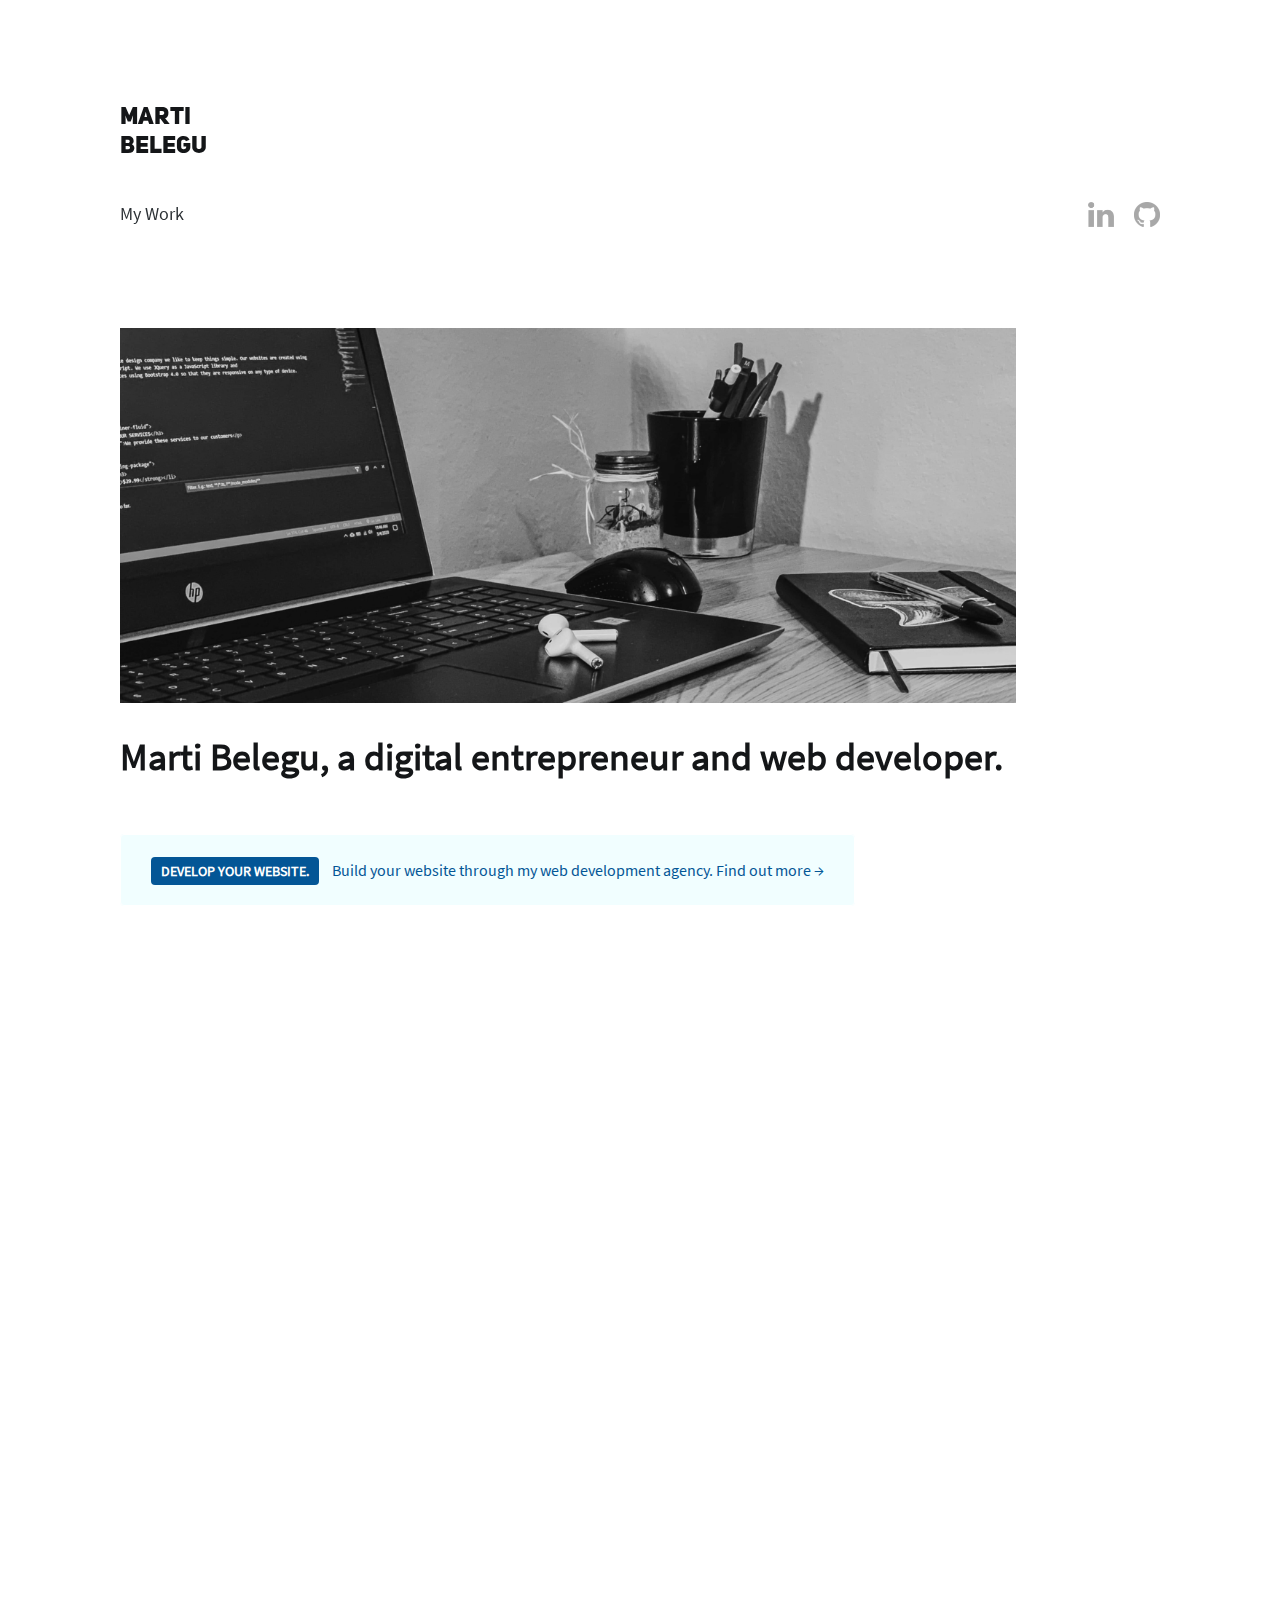
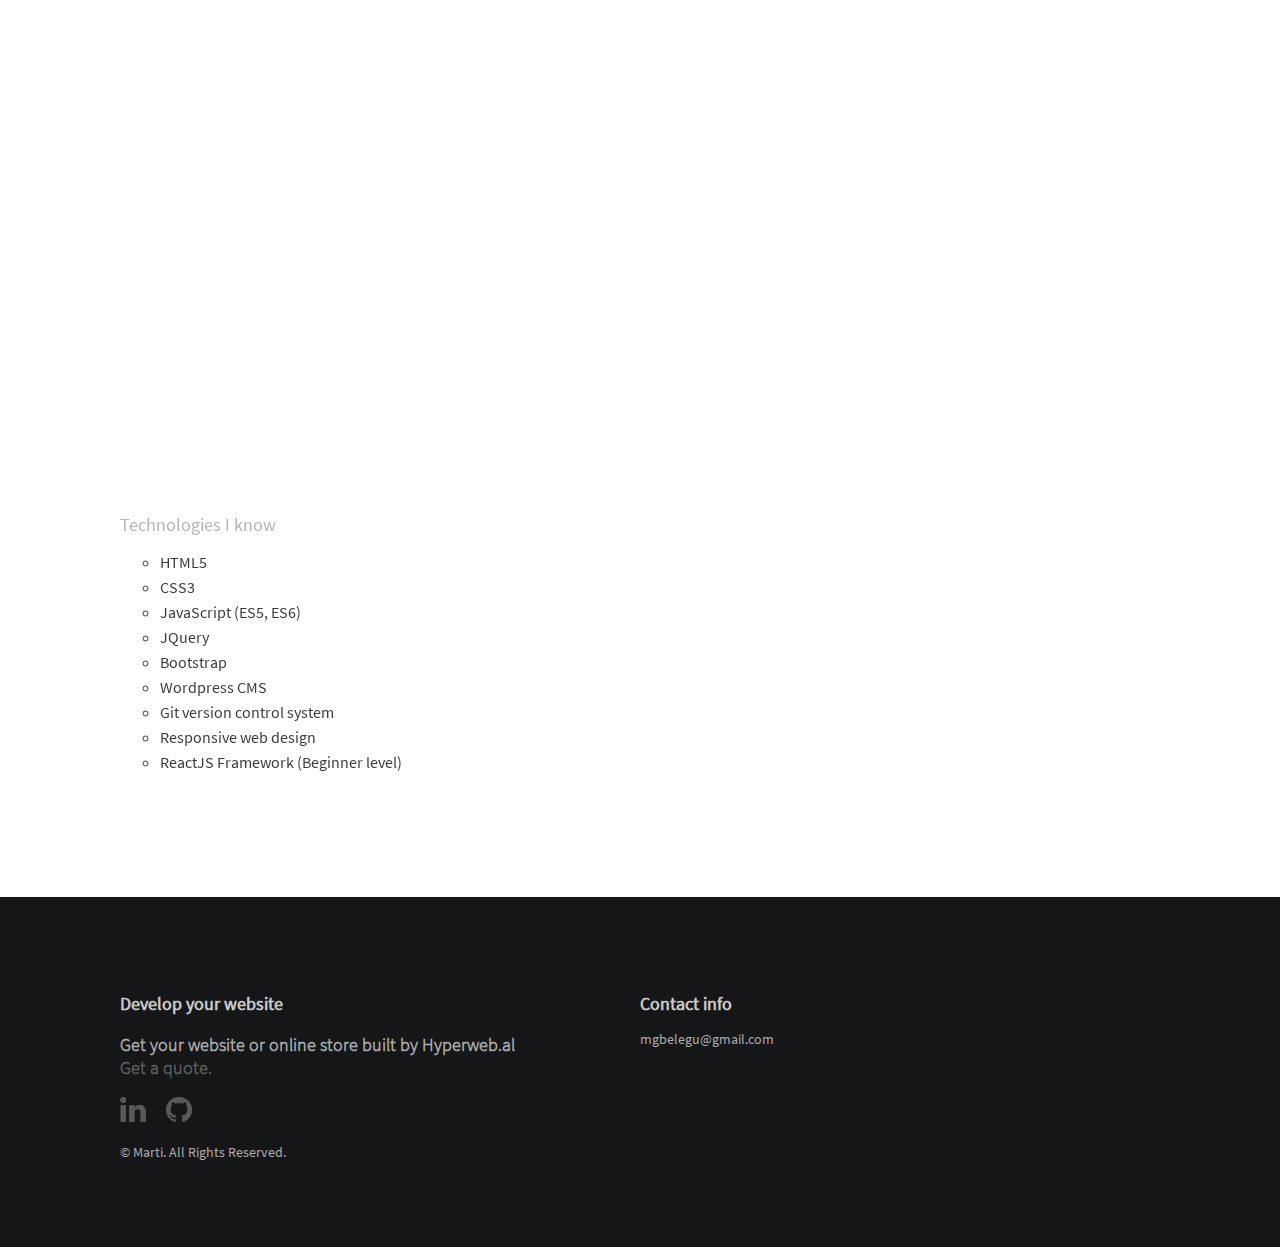
==== index.html @ 6a83e0fd "Updated content" ====
<!DOCTYPE html>
<html lang="en">
  <head>
    <meta charset="UTF-8" />
    <meta name="viewport" content="width=device-width, initial-scale=1.0" />
    <meta
      name="description"
      content="Marti Belegu - I am the CEO and co-founder of Hyperweb.al"
    />
    <meta
      name="keywords"
      content="marti belegu, marti, Marti, Marti Belegu, web developer, web builder, website developer, website, cheap website, cheap web developer, cheap website developer, marti belegu, Marti, Marti Belegu, marti, belegu, free website, cheap website, fast cheap website, simple cheap website, webdesign, webdeveloper, html, css, javascript, pcsetup, freelancer, codingforweb, freelancer front-end developer, front end developer, front-end developer"
    />
    <meta
      name="google-site-verification"
      content="rHaEvqDH6bgL2i6z9llQwjnbRnA3ZcBYnqSVK6X5TWc"
    />
    <title>Marti Belegu</title>
    <link rel="stylesheet" href="main.css" />
    <link href="https://unpkg.com/aos@2.3.1/dist/aos.css" rel="stylesheet" />
    <link rel="shortcut icon" href="images/favicon.png" type="image/png" />
  </head>
  <body>
    <header>
      <a
        class="header-link"
        href="index.html"
        data-aos="fade-down"
        data-aos-duration="900"
        data-aos-easing="ease-in-out"
        ><h3>MARTI BELEGU</h3></a
      >
      <nav>
        <ul
          data-aos="fade-down"
          data-aos-duration="700"
          data-aos-easing="ease-in-out"
        >
          <li><a href="#work_section">My Work</a></li>
          <!--<li><a href="hire.html">Hire Me</a></li>-->
        </ul>

        <ul
          data-aos="fade-down"
          data-aos-duration="700"
          data-aos-easing="ease-in-out"
        >
          <li class="social-link">
            <a href="https://www.linkedin.com/in/martibelegu/" target="_blank"
              ><img src="images/linkedin.png" alt="social media icon"
            /></a>
          </li>
          <li class="social-link">
            <a href="https://github.com/mgbelegu" target="_blank"
              ><img src="images/githubblack.png" alt="social media icon"
            /></a>
          </li>
        </ul>
      </nav>
    </header>

    <main>
      <div class="main-photo">
        <img
          src="images/setup1.jpg"
          alt="Photo of me working."
          data-aos="fade-up"
          data-aos-duration="500"
          data-aos-easing="ease-in-out"
        />
        <h1
          data-aos="fade-up"
          data-aos-duration="600"
          data-aos-easing="ease-in-out"
        >
          Marti Belegu, a digital entrepreneur and web developer.
        </h1>
      </div>

      <div
        class="hire-me"
        data-aos="fade-up"
        data-aos-duration="700"
        data-aos-easing="ease-in-out"
      >
        <a href="https://hyperweb.al/" target="_blank"
          ><mark>DEVELOP YOUR WEBSITE.</mark> Build your website through my web
          development agency. Find out more →</a
        >
      </div>

      <div
        class="work"
        id="work_section"
        data-aos="fade-up"
        data-aos-duration="700"
        data-aos-easing="ease-in-out"
      >
        <h2>Some of my work</h2>
        <div class="row">
          <div class="col">
            <a href="https://hyperweb.al/" target="_blank"
              >Hyperweb.al - Web Development Studio</a
            >
            <p>
              Build a professional website or a successful online store with
              Hyperweb.al. We build high performing websites so that you can
              elevate your business.
            </p>
          </div>
          <div class="col">
            <a href="http://karrotrec.al/" target="_blank"
              >Karrotrec.al - Sherbim Karrotrec 24/7</a
            >
            <p>Road assistance company website built with Wordpress CMS.</p>
          </div>
        </div>
        <div class="row">
          <div class="col">
            <a href="https://shyti.al/" target="_blank">Shyti Consulting</a>
            <p>
              Financial auditing firm founded in 2019 by a financial consultant
              that exercises their activity in the fields of financial
              consulting and accounting.
            </p>
          </div>
          <div class="col">
            <a href="https://ibs.al/" target="_blank"
              >Information Business Systems</a
            >
            <p>
              Information & Business Solutions (IBS) specializes in ICT projects
              for government, private companies and organizations of any kind
              and size.
            </p>
          </div>
        </div>
        <div class="row">
          <div class="col">
            <a href="https://belkuartet.al/" target="_blank">Belkuartet</a>
            <p>
              Belkuartet is a string quartet of four professional Albanian
              orchestra players that can be booked for personal and private
              events like weddings, parties, birthdays etc. They are located in
              the capital of Albania, Tiranë.
            </p>
          </div>
        </div>

        <h2>Demo projects</h2>
        <div class="row">
          <div class="col">
            <a href="https://xpert-ecommerce.web.app/" target="_blank"
              >Ecommerce with ReactJS</a
            >
            <p>
              This is a e-commerce website developed with React.js, Redux, React
              Routing, Axios. It is hosted in Firebase and it's only a demo
              version.
            </p>
          </div>
          <div class="col">
            <a href="https://mgbelegu.github.io/Minido/" target="_blank"
              >Minido - Minimalist to do app</a
            >
            <p>
              This is a simple working to do application created using the
              React.js framework.
            </p>
          </div>
        </div>

        <h2>Work experience</h2>
        <div class="row">
          <p style="margin-bottom: 0px !important">
            Frontend web developer at
            <a
              class="linkinP"
              href="https://sherocommerce.com/"
              target="_blank"
            >
              Shero Commerce
            </a>
            : 28 September 2021 - Present
          </p>
        </div>
        <div class="row">
          <p style="margin-bottom: 0px !important">
            Frontend web developer at
            <a class="linkinP" href="https://xpert.al/" target="_blank">
              Xpert Systems SHPK
            </a>
            : 9 September 2020 - 1 June 2021
          </p>
        </div>
        <div class="row">
          <p style="margin-bottom: 0px !important">
            Frontend web developer internship at
            <a class="linkinP" href="https://atis.al/" target="_blank">
              ATIS Digital Agency</a
            >
            : 13 January 2020 - 24 February 2020.
          </p>
        </div>

        <h2>Certificates</h2>
        <div class="row">
          <p>
            Certificate of Completion - The Full React Guide
            <a
              class="linkinP"
              href="http://ude.my/UC-23c17122-91c4-4adb-af84-0d5a24b17f48"
              target="_blank"
            >
              View certificate</a
            >
          </p>
        </div>

        <h2>Things I can do</h2>
        <div class="row">
          <p style="margin-bottom: 0px !important">
            Create pixel perfect and responsive websites from designs.
          </p>
        </div>
        <div class="row">
          <p style="margin-bottom: 0px !important">
            Perform maintenance, bug fixing, editing of pages on different websites.
          </p>
        </div>
        <div class="row">
          <p style="margin-bottom: 0px !important">
            Develop ecommerce websites using Wordpress and WooCommerce.
          </p>
        </div>
        <div class="row">
          <p style="margin-bottom: 0px !important">
            Troubleshoot host problems, set up email accounts, back up
            and restore emails and websites.
          </p>
        </div>
        <div class="row">
          <p style="margin-bottom: 0px !important">
            Move domains, websites and databases to other host servers.
          </p>
        </div>
        <div class="row">
          <p style="margin-bottom: 0px !important">
            Create databases, import data to existing
            databases and connect databases to websites.
          </p>
        </div>
      </div>

      <div
        class="capabilities"
        data-aos="fade-up"
        data-aos-duration="700"
        data-aos-easing="ease-in-out"
        data-aos-anchor="work_section"
      >
        <h2>Technologies I know</h2>
        <ul>
          <li>HTML5</li>
          <li>CSS3</li>
          <li>JavaScript (ES5, ES6)</li>
          <li>JQuery</li>
          <li>Bootstrap</li>
          <li>Wordpress CMS</li>
          <li>Git version control system</li>
          <li>Responsive web design</li>
          <li>ReactJS Framework (Beginner level)</li>
        </ul>
      </div>
    </main>

    <footer>
      <div class="footer-content">
        <div class="row">
          <div class="col">
            <h2>Develop your website</h2>
            <h3>
              Get your website or online store built by Hyperweb.al<br />
              <a href="https://hyperweb.al/">Get a quote.</a>
            </h3>
            <ul>
              <li class="social-link">
                <a
                  href="https://www.linkedin.com/in/martibelegu/"
                  target="_blank"
                  ><img
                    src="images/linkedin-footer.png"
                    alt="social media icon"
                /></a>
              </li>
              <li class="social-link">
                <a href="https://github.com/mgbelegu" target="_blank"
                  ><img src="images/githubwhite.png" alt="social media icon"
                /></a>
              </li>
            </ul>
            <p style="margin: 0 !important">
              &copy; Marti. All Rights Reserved.
            </p>
            <br />
          </div>

          <div class="col">
            <h2>Contact info</h2>
            <p>mgbelegu@gmail.com</p>
          </div>
        </div>
      </div>
    </footer>
    <script
      src="https://code.jquery.com/jquery-3.4.1.js"
      integrity="sha256-WpOohJOqMqqyKL9FccASB9O0KwACQJpFTUBLTYOVvVU="
      crossorigin="anonymous"
    ></script>
    <script src="https://unpkg.com/aos@2.3.1/dist/aos.js"></script>
    <script>
      AOS.init({
        disable: function () {
          var maxWidth = 100;
          return window.innerWidth < maxWidth;
        },
        once: true,
      });
    </script>
    <script src="main.js"></script>
  </body>
</html>
---- main.css ----
@font-face {
  font-family: SP-Bold;
  src: url("fonts/SourceSansPro-Bold.ttf");
}

@font-face {
  font-family: SP-Reg;
  src: url("fonts/SourceSansPro-Regular.ttf");
}

@font-face {
  font-family: SP-Light;
  src: url("fonts/SourceSansPro-Light.ttf");
}

@font-face {
  font-family: SP-SemiBold;
  src: url("fonts/SourceSansPro-SemiBold.ttf");
}

@font-face {
  font-family: UniSans-Heavy;
  src: url("fonts/UniSansHeavy.otf");
}

body {
  margin: 0;
  padding: 0;
  font-family: SP-Reg;
  color: #141618;
  width: 100%;
}

a {
  text-decoration: none;
}

.linkinP {
  font-size: 16px !important;
}

/*NAVIGATION BAR*/

header a h3 {
  font-size: 24px;
  color: #141618;
  font-family: UniSans-Heavy;
  display: inline-block;
}

header .header-link {
  display: inline-block;
  width: 70px;
}

header {
  display: flex;
  flex-direction: column;
  padding: 80px 120px 0 120px;
}

nav {
  display: flex;
  flex-direction: row;
  justify-content: space-between;
}

nav ul {
  display: flex;
  flex-wrap: nowrap;
  flex-direction: row;
  padding: 0;
}

nav ul li a {
  text-decoration: none;
  color: #2c3135;
  transition: color 200ms;
}

nav ul li a:hover {
  text-decoration: none;
  color: #035696;
  transition: color 200ms;
}

ul li {
  list-style-type: none;
  padding: 0px 10px;
  font-size: 18px;
}

ul li:first-child {
  padding-left: 0;
}

ul li:last-child {
  padding-right: 0;
}

.social-link img {
  height: 25px;
  opacity: 0.5;
  transition: opacity 200ms;
}

.social-link img:hover {
  opacity: 1;
  transition: opacity 200ms;
}

/*MAIN*/

.main-photo {
  padding: 80px 120px 0 120px;
}

.main-photo h1 {
  font-size: 38px;
  margin-bottom: 0;
}

.main-photo img {
  width: 70vw;
}

.hire-me {
  padding: 80px 120px 0 120px;
}

.hire-me mark {
  background-color: #035696;
  color: white;
  padding: 5px 10px;
  margin-right: 10px;
  border-radius: 4px;
  font-size: 14px;
  font-weight: bolder;
}

.hire-me a {
  background-color: rgb(241, 254, 255);
  border: 1px solid white;
  color: #035696;
  padding: 25px 30px;
  border-radius: 4px;
  transition: border 200ms;
}

.hire-me a:hover {
  border: 1px solid #035696;
  box-shadow: 3px 3px 8px rgb(223, 223, 223);
  transition: border 200ms;
}

/*MAIN - WORK*/

.work {
  padding: 80px 120px 0 120px;
}

.work h2 {
  color: #6a696e;
  opacity: 0.5;
  font-weight: lighter;
  font-size: 18px;
}

.work .row {
  display: flex;
  flex-direction: row;
}

.work .row a {
  font-family: SP-Reg;
  color: rgb(3, 86, 150);
  font-size: 18px;
  border-bottom: 1px solid rgba(3, 86, 150, 0.1);
  opacity: 1 !important;
  display: inline-block;
}

.work .row .col {
  margin-right: 75px;
  max-width: 500px;
  transition: all 200ms ease-in-out;
}

.work .row .col p {
  opacity: 0.85;
}

.work p {
  opacity: 0.85;
}

/*MAIN - CAPABILITIES*/

.capabilities {
  padding: 10px 120px 0 120px;
}

.capabilities h2 {
  color: #6a696e;
  opacity: 0.5;
  font-weight: lighter;
  font-size: 18px;
}

.capabilities ul li {
  list-style-type: circle;
  padding: 0 0 5px 0;
  opacity: 0.85;
  font-size: 16px;
}

.capabilities {
  margin-bottom: 120px;
}

/*FOOTER*/

.footer-content {
  background-color: #141618;
  color: white;
  height: 350px;
  width: 100%;
}

.footer-content a {
  color: rgb(92, 92, 92);
}

.footer-content .row {
  display: flex;
  flex-direction: row;
  padding: 80px 120px 0 120px;
}

.footer-content .row .col {
  width: 50%;
}

.footer-content h2 {
  color: rgb(201, 201, 201);
  font-size: 18px;
}

.footer-content h3 {
  color: rgb(173, 173, 173);
  font-family: SP-Light;
  font-size: 18px;
}

.footer-content ul {
  display: flex;
  flex-direction: row;
  padding: 0;
}

.footer-content p {
  color: rgb(173, 173, 173);
  font-size: 14px;
}

/*HIRE.HTML*/

.main {
  padding: 25px 120px 0 120px;
}

.main h1 {
  font-size: 60px;
  font-family: SP-Light;
  color: #2c3135;
}

.about {
  padding: 25px 120px 0 120px;
  max-width: 1000px;
}

.about h2 {
  color: #6a696e;
  opacity: 0.5;
  font-weight: lighter;
  font-size: 18px;
}

.about p {
  font-size: 20px;
  color: #2c3135;
}

.whatICan h2 {
  color: #6a696e;
  opacity: 0.5;
  font-weight: lighter;
  font-size: 18px;
}

.whatICan {
  padding: 25px 120px 0 120px;
}

.whatICan ul li {
  list-style-type: disc;
  padding: 0 0 5px 0;
  font-size: 20px;
  color: #2c3135;
}

.howto {
  padding: 25px 120px 75px 120px;
  max-width: 1000px;
}

.howto h2 {
  color: #6a696e;
  opacity: 0.5;
  font-weight: lighter;
  font-size: 18px;
}

.howto p {
  font-size: 20px;
  color: #2c3135;
  background-color: rgb(241, 254, 255);
  border: 1px solid white;
  padding: 30px 25px;
  border-radius: 4px;
  transition: border 200ms;
}

.howto a {
  color: #035696;
  font-weight: bold;
}

/*Responsive Design*/

/*Content spacing*/

@media (max-width: 1410px) {
  .work .row .col {
    max-width: 400px !important;
  }
}

@media (max-width: 1230px) {
  .work .row .col {
    max-width: 300px !important;
  }
}

/*iPad Pro*/
@media (max-width: 1024px) {
  header {
    padding: 80px 60px 0 60px;
  }

  /*Hire me page*/
  .main {
    padding: 25px 60px 0 60px;
  }

  .about {
    max-width: 600px;
    padding: 25px 60px 0 60px;
  }

  .whatICan {
    max-width: 600px;
    padding: 25px 60px 0 60px;
  }

  .howto {
    max-width: 600px;
    padding: 25px 60px 0 60px;
  }

  .main p {
    font-size: 16px;
  }

  .about p {
    font-size: 16px;
  }

  .whatICan ul li {
    font-size: 16px;
  }

  .howto p {
    font-size: 16px;
  }

  .main-photo h1 {
    font-size: 28px;
  }

  .main-photo {
    padding: 80px 60px 0 60px;
  }

  .hire-me {
    padding: 80px 60px 0 60px;
  }

  .work {
    padding: 80px 60px 0 60px;
  }

  .capabilities {
    padding: 80px 60px 0 60px;
  }

  .footer-content .row {
    padding: 80px 60px 0 60px;
  }
}

/*iPad*/
@media (max-width: 800px) {
  .main-photo h1 {
    font-size: 28px;
  }

  .main-photo {
    padding: 80px 60px 0 60px;
  }

  .hire-me {
    padding: 80px 60px 0 60px;
  }
  .hire-me a {
    display: inline-block;
    font-size: 16px;
    line-height: 28px;
    padding: 15px 20px;
  }

  .work {
    padding: 80px 60px 0 60px;
  }

  .work .row .col {
    margin-right: 0px;
    max-width: 250px;
  }

  .work .row .col:nth-child(2) {
    margin-left: 100px;
  }

  .capabilities {
    padding: 80px 60px 0 60px;
  }

  .footer-content .row {
    padding: 80px 60px 0 60px;
  }
}

/*Phones*/

/*Plus sized*/
@media (max-width: 415px) {
  header {
    padding: 40px 30px 0 30px;
  }

  .main-photo h1 {
    font-size: 26px;
  }

  .main-photo {
    padding: 40px 30px 0 30px;
  }

  /*Hire me page*/

  .main {
    padding: 25px 30px 0 30px;
  }

  .about {
    max-width: 345px;
    padding: 25px 30px 0 30px;
  }

  .whatICan {
    max-width: 345px;
    padding: 25px 30px 0 30px;
  }

  .howto {
    max-width: 345px;
    padding: 25px 30px 0 30px;
  }

  .main p {
    font-size: 16px;
  }

  .about p {
    font-size: 16px;
  }

  .whatICan ul li {
    font-size: 16px;
  }

  .howto p {
    font-size: 16px;
  }

  .hire-me {
    padding: 40px 30px 0 30px;
  }
  .hire-me a {
    display: inline-block;
    font-size: 16px;
    line-height: 28px;
    padding: 15px 20px;
  }

  .work {
    padding: 40px 30px 0 30px;
  }

  .work .row {
    flex-direction: column;
  }

  .work .row .col {
    margin-right: 0px;
  }

  .work .row .col:nth-child(2) {
    margin-left: 0px;
  }

  .capabilities {
    padding: 40px 30px 0 30px;
  }

  .footer-content {
    height: 450px;
  }

  .footer-content .row {
    display: flex;
    flex-direction: column;
    padding: 40px 30px 0 30px;
  }

  .footer-content .row .col {
    width: 100%;
  }
}

/*Small sized*/
@media (max-width: 375px) {
  header {
    padding: 40px 30px 0 30px;
  }

  .social-link img {
    height: 20px;
  }

  .main-photo h1 {
    font-size: 26px;
  }

  .main-photo {
    padding: 40px 30px 0 30px;
  }

  /*Hire me page*/

  .main {
    padding: 25px 30px 0 30px;
  }

  .about {
    max-width: 315px;
    padding: 25px 30px 0 30px;
  }

  .whatICan {
    max-width: 315px;
    padding: 25px 30px 0 30px;
  }

  .howto {
    max-width: 315px;
    padding: 25px 30px 0 30px;
  }

  .main p {
    font-size: 16px;
  }

  .about p {
    font-size: 16px;
  }

  .whatICan ul li {
    font-size: 16px;
  }

  .howto p {
    font-size: 16px;
  }

  .hire-me {
    padding: 40px 30px 0 30px;
  }
  .hire-me a {
    display: inline-block;
    font-size: 16px;
    line-height: 28px;
    padding: 15px 20px;
  }

  .work {
    padding: 40px 30px 0 30px;
  }

  .work .row {
    flex-direction: column;
  }

  .work .row .col {
    margin-right: 0px;
  }

  .work .row .col:nth-child(2) {
    margin-left: 0px;
  }

  .capabilities {
    padding: 40px 30px 0 30px;
  }

  .footer-content {
    height: 450px;
  }

  .footer-content .row {
    display: flex;
    flex-direction: column-reverse;
    padding: 40px 30px 0 30px;
  }

  .footer-content .row .col {
    width: 100%;
  }
}
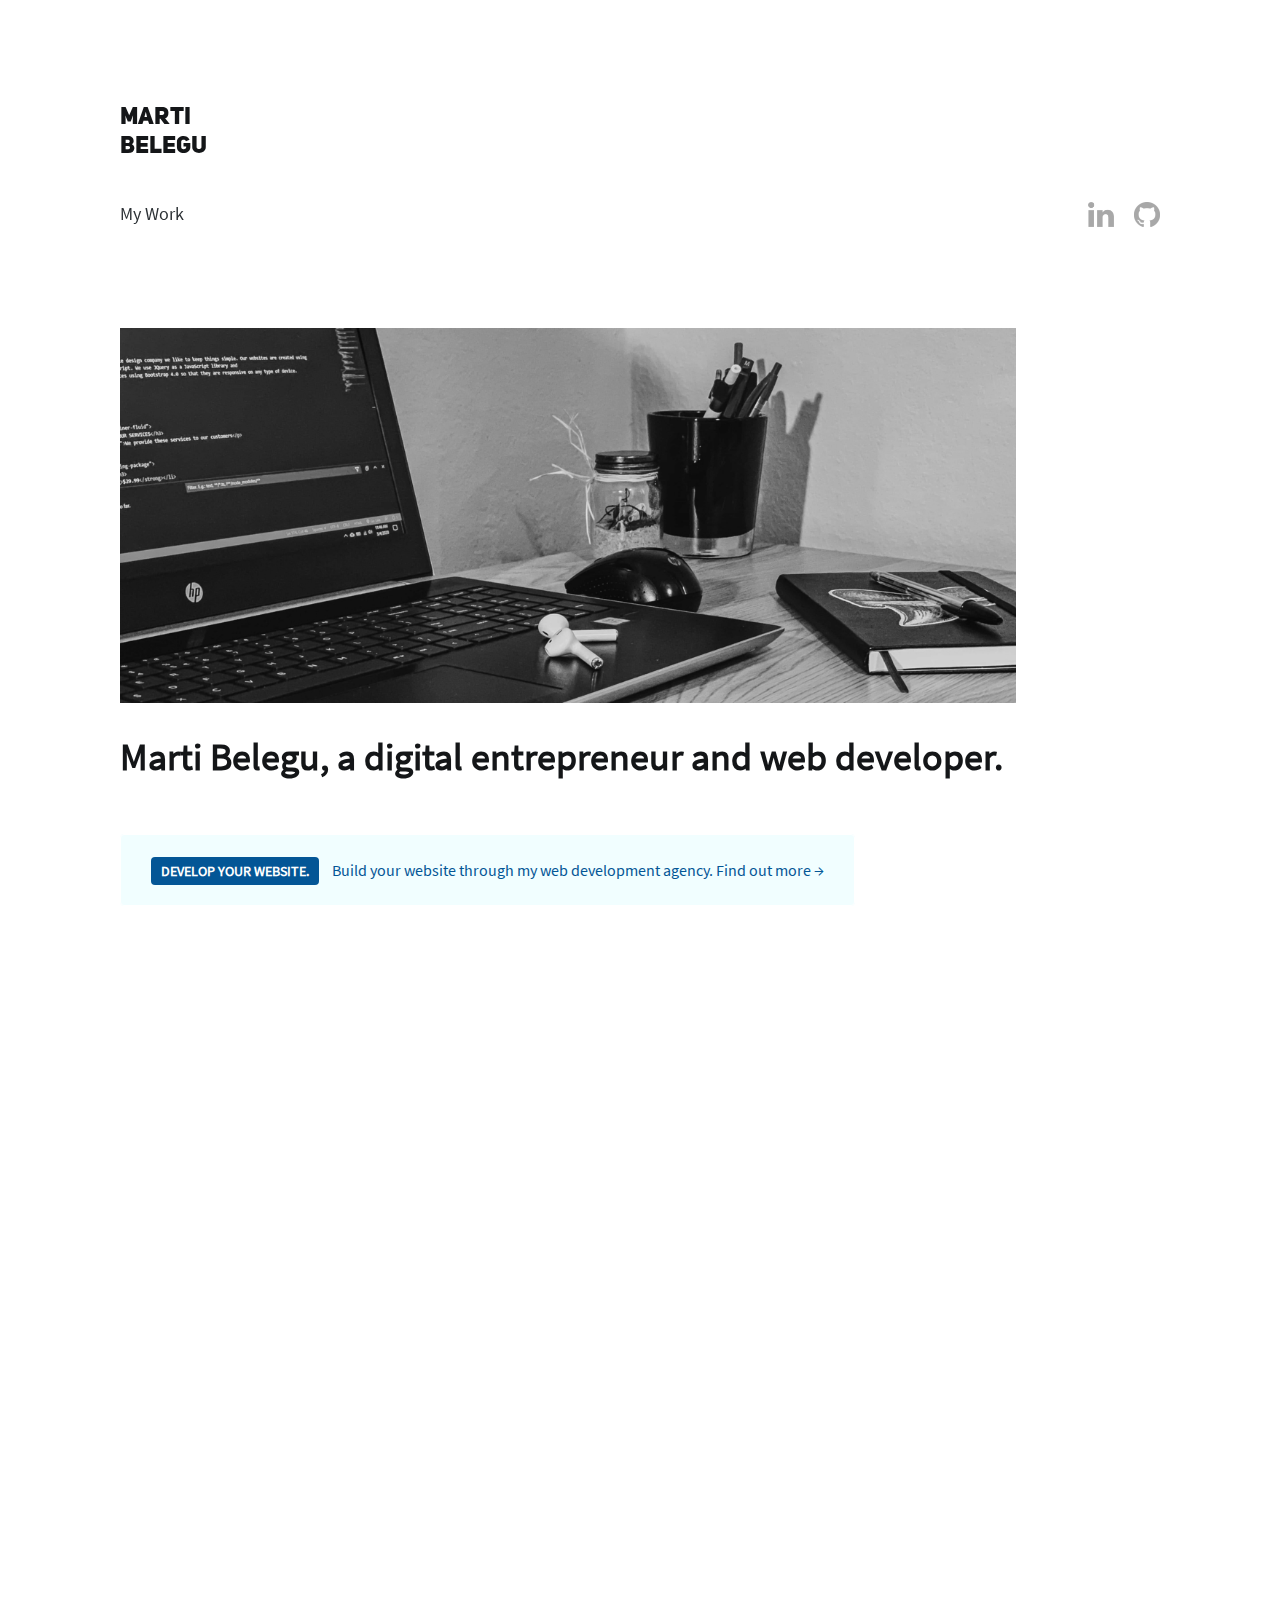
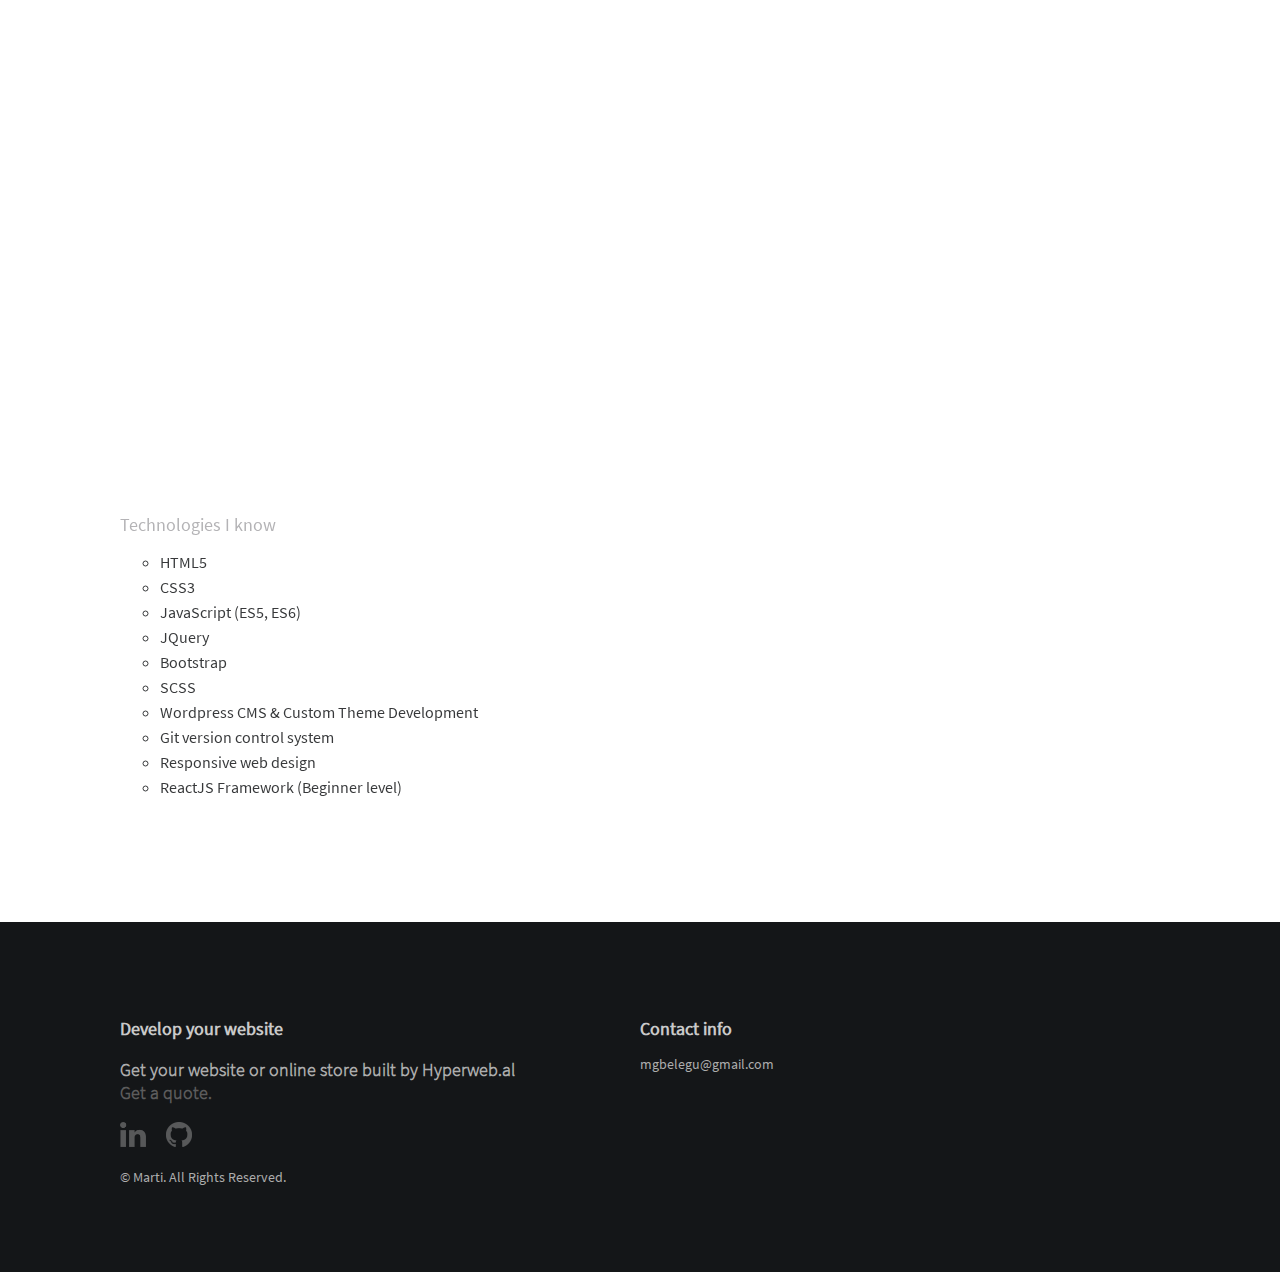
==== commit b33337a1: "Update index.html" ====
--- a/index.html
+++ b/index.html
@@ -181,7 +181,7 @@
             >
               Shero Commerce
             </a>
-            : 28 September 2021 - Present
+            : 29 September 2021 - Present
           </p>
         </div>
         <div class="row">
@@ -225,7 +225,8 @@
         </div>
         <div class="row">
           <p style="margin-bottom: 0px !important">
-            Perform maintenance, bug fixing, editing of pages on different websites.
+            Perform maintenance, bug fixing, editing of pages on different
+            websites.
           </p>
         </div>
         <div class="row">
@@ -235,8 +236,8 @@
         </div>
         <div class="row">
           <p style="margin-bottom: 0px !important">
-            Troubleshoot host problems, set up email accounts, back up
-            and restore emails and websites.
+            Troubleshoot host problems, set up email accounts, back up and
+            restore emails and websites.
           </p>
         </div>
         <div class="row">
@@ -246,8 +247,8 @@
         </div>
         <div class="row">
           <p style="margin-bottom: 0px !important">
-            Create databases, import data to existing
-            databases and connect databases to websites.
+            Create databases, import data to existing databases and connect
+            databases to websites.
           </p>
         </div>
       </div>
@@ -266,7 +267,8 @@
           <li>JavaScript (ES5, ES6)</li>
           <li>JQuery</li>
           <li>Bootstrap</li>
-          <li>Wordpress CMS</li>
+          <li>SCSS</li>
+          <li>Wordpress CMS & Custom Theme Development</li>
           <li>Git version control system</li>
           <li>Responsive web design</li>
           <li>ReactJS Framework (Beginner level)</li>
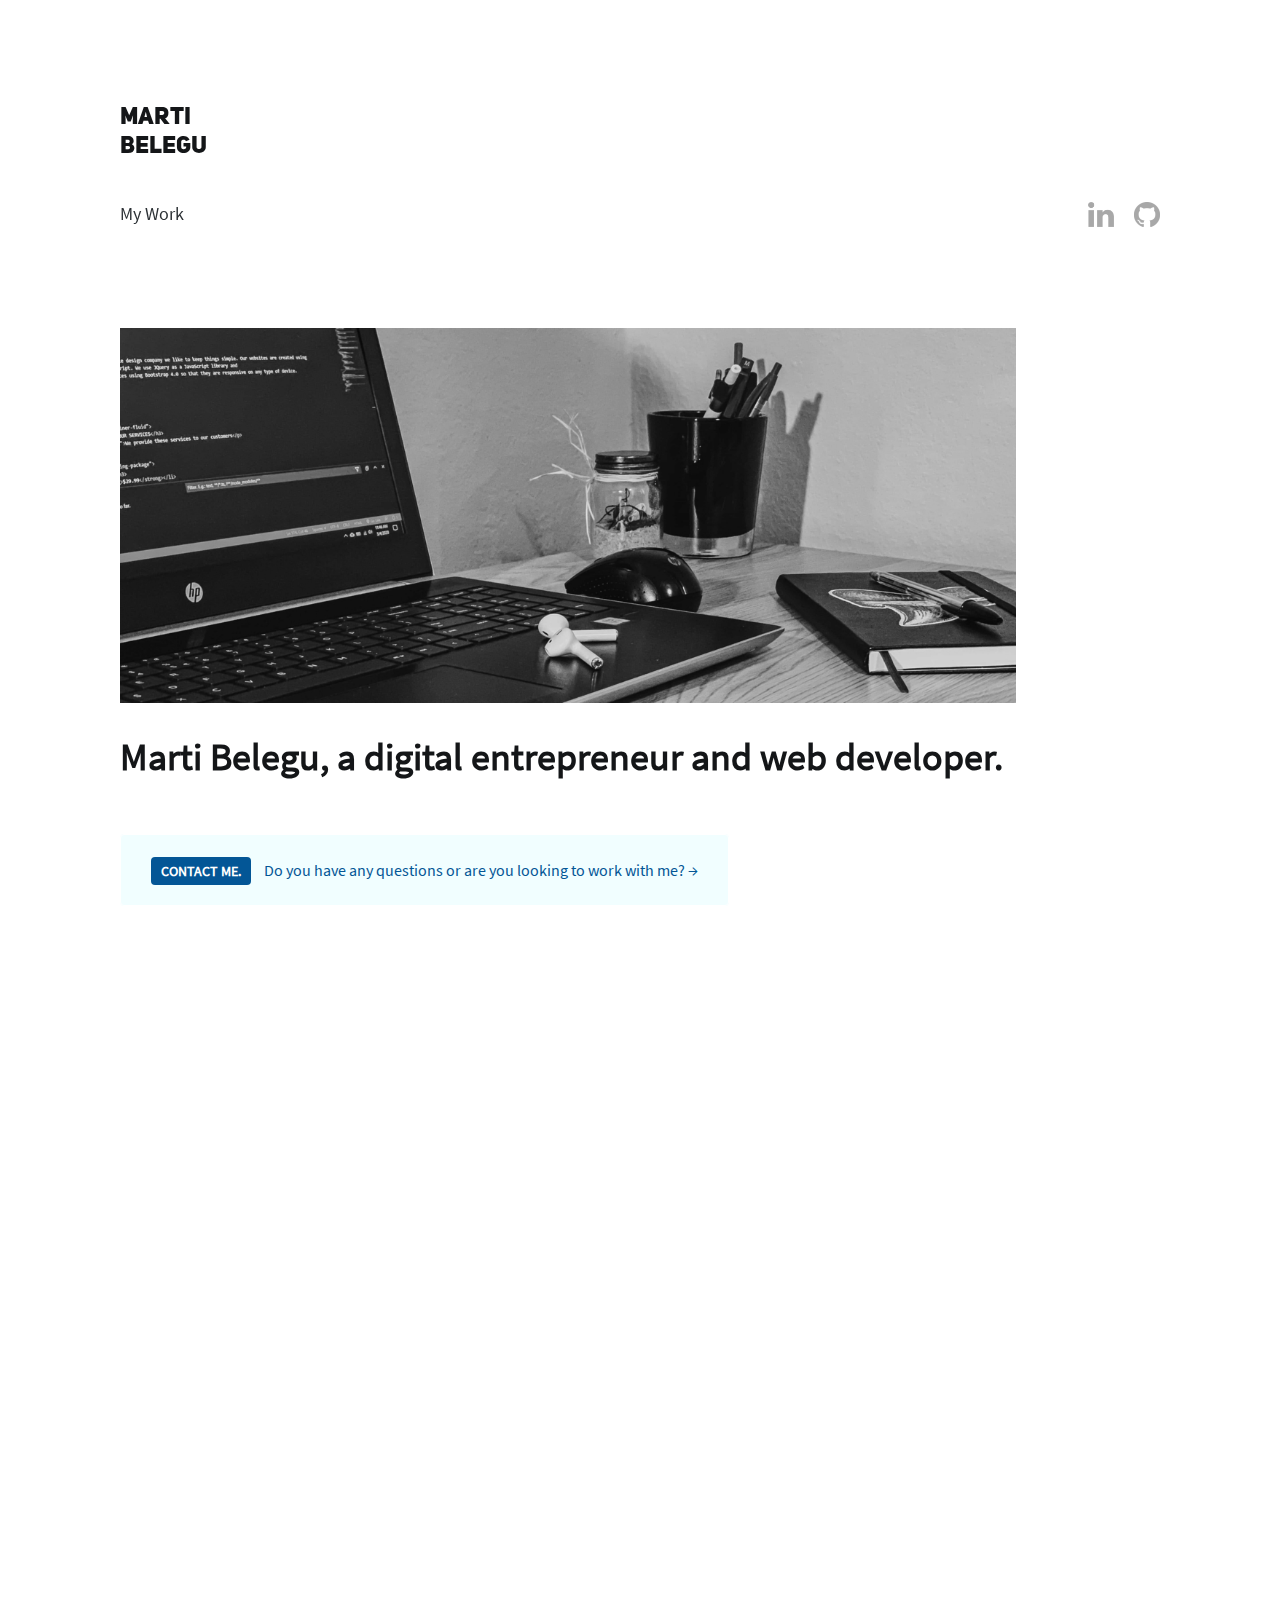
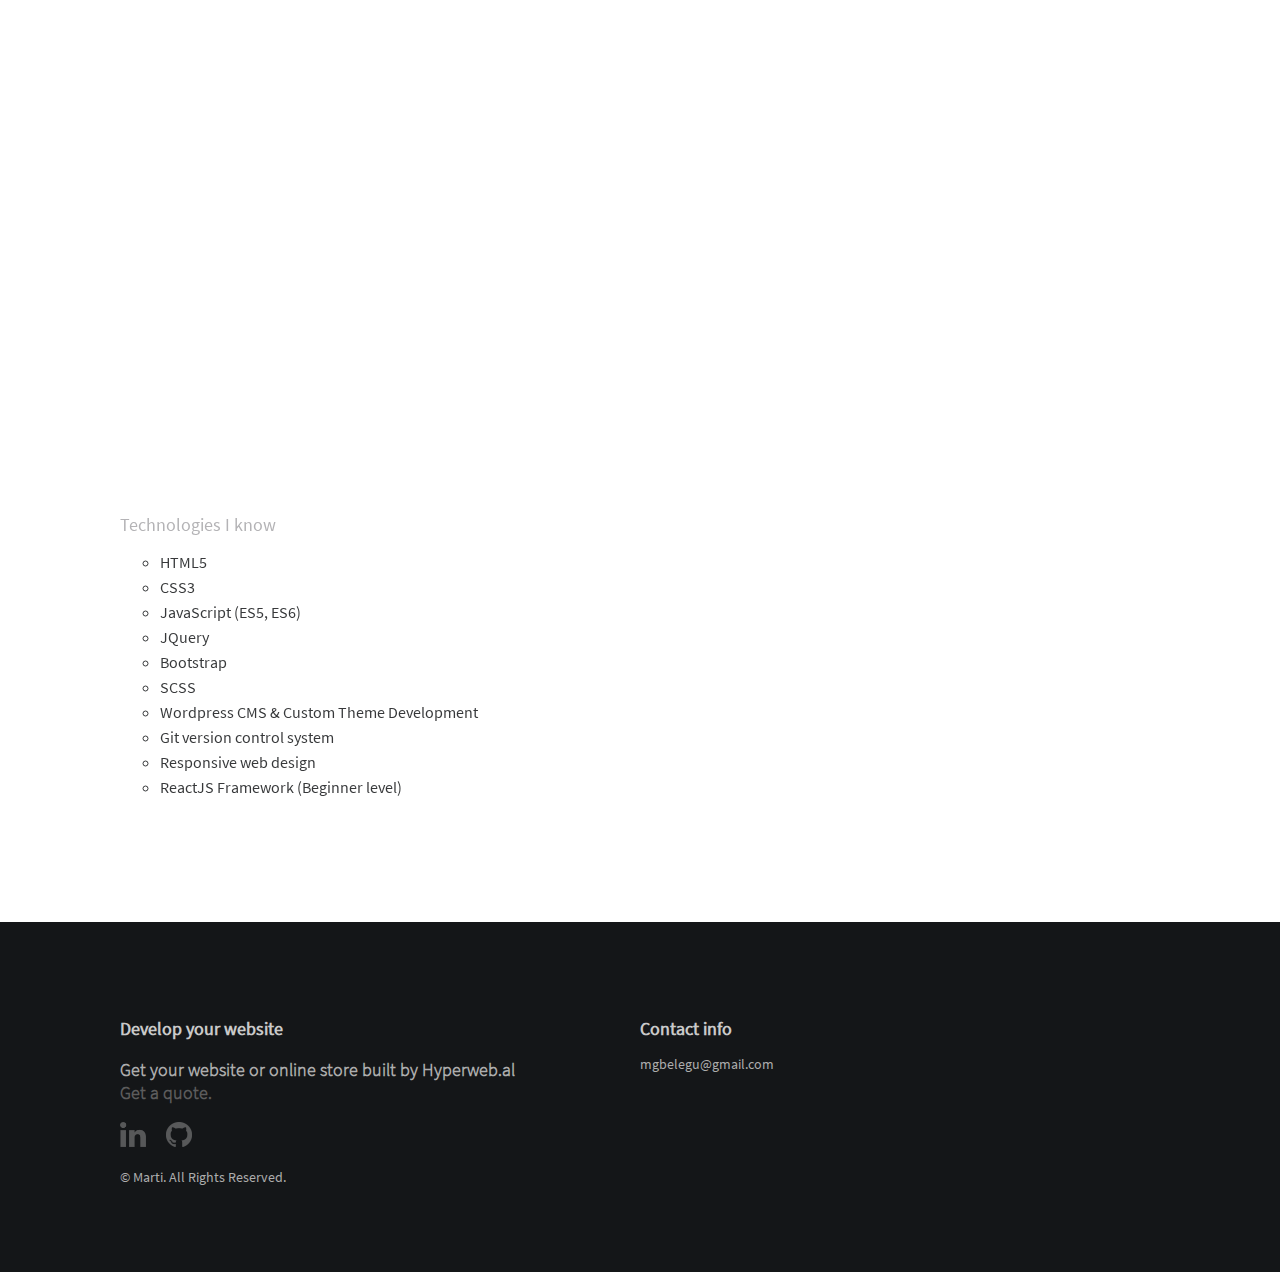
==== commit 8c7c9461: "Update index.html" ====
--- a/index.html
+++ b/index.html
@@ -83,9 +83,9 @@
         data-aos-duration="700"
         data-aos-easing="ease-in-out"
       >
-        <a href="https://hyperweb.al/" target="_blank"
-          ><mark>DEVELOP YOUR WEBSITE.</mark> Build your website through my web
-          development agency. Find out more →</a
+        <a href="mailto:marti@hyperweb.al" target="_blank"
+          ><mark>CONTACT ME.</mark> Do you have any questions or are you looking
+          to work with me? →</a
         >
       </div>
 
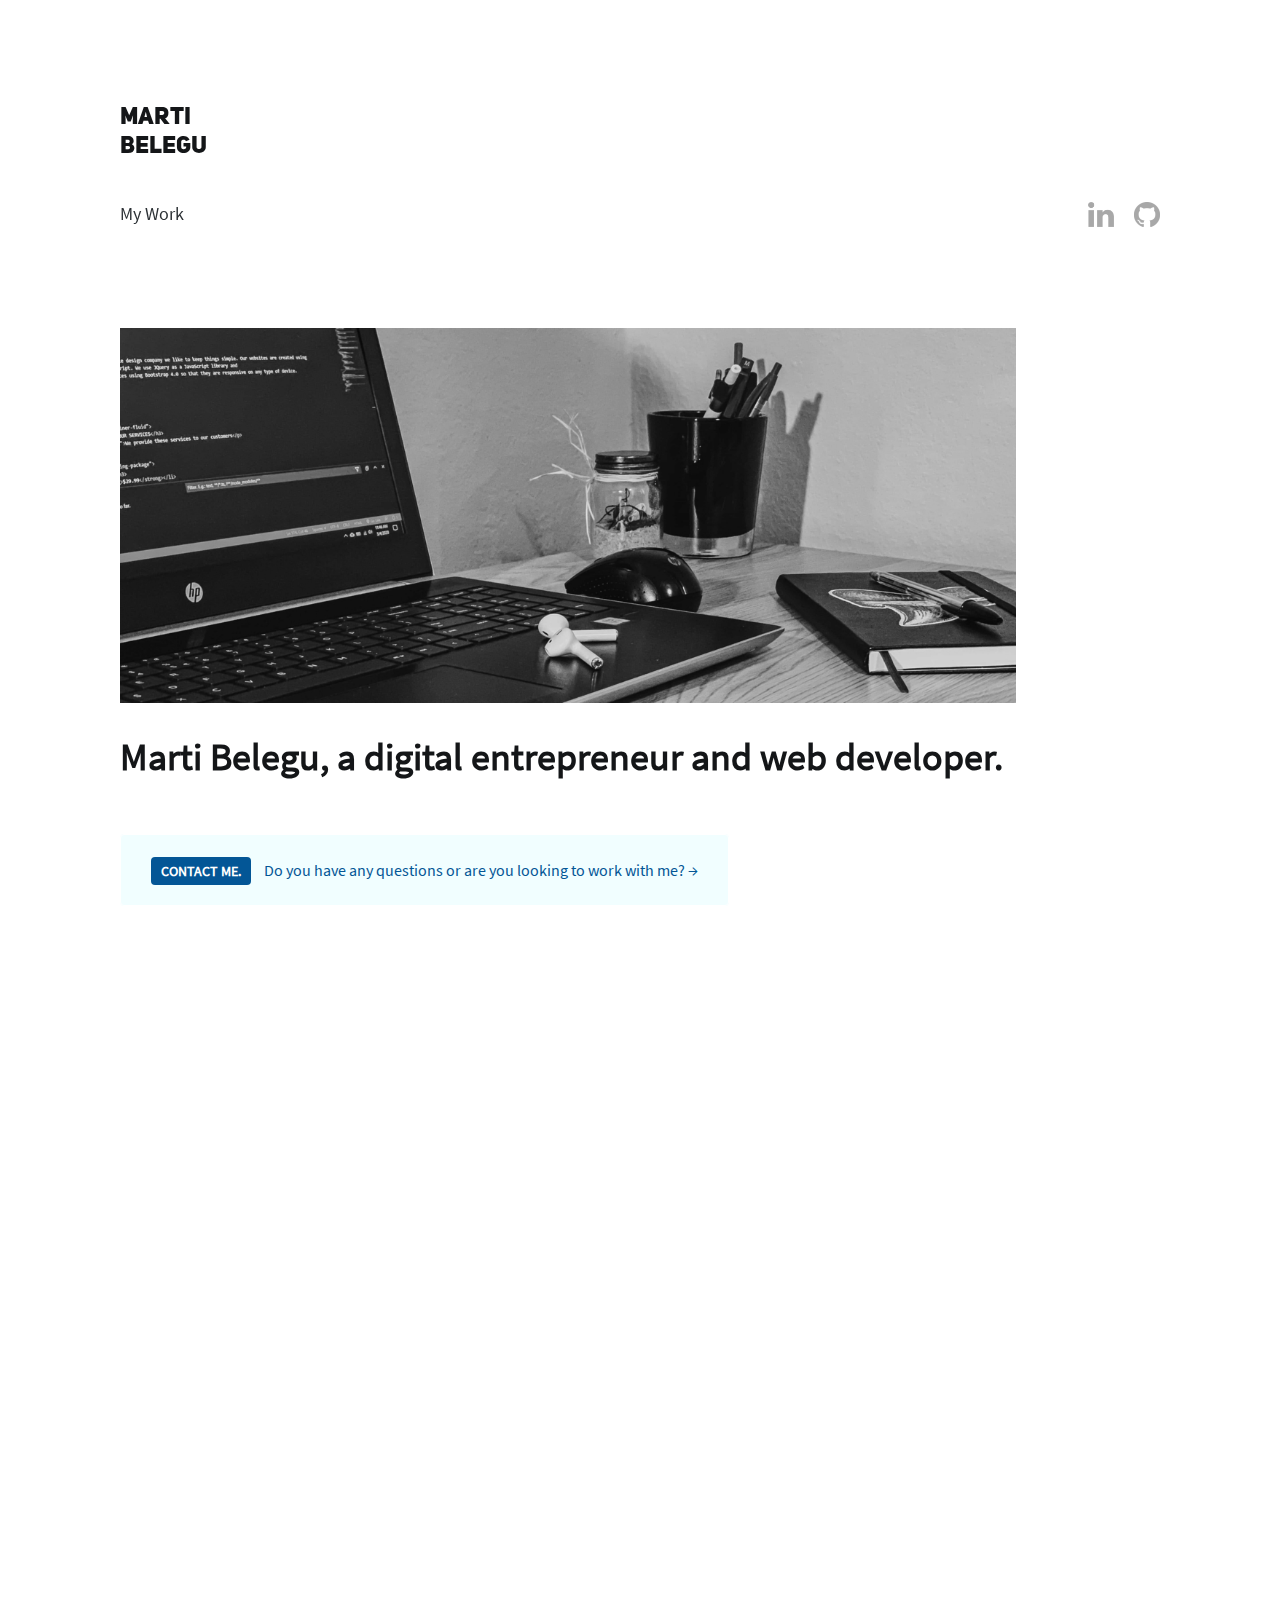
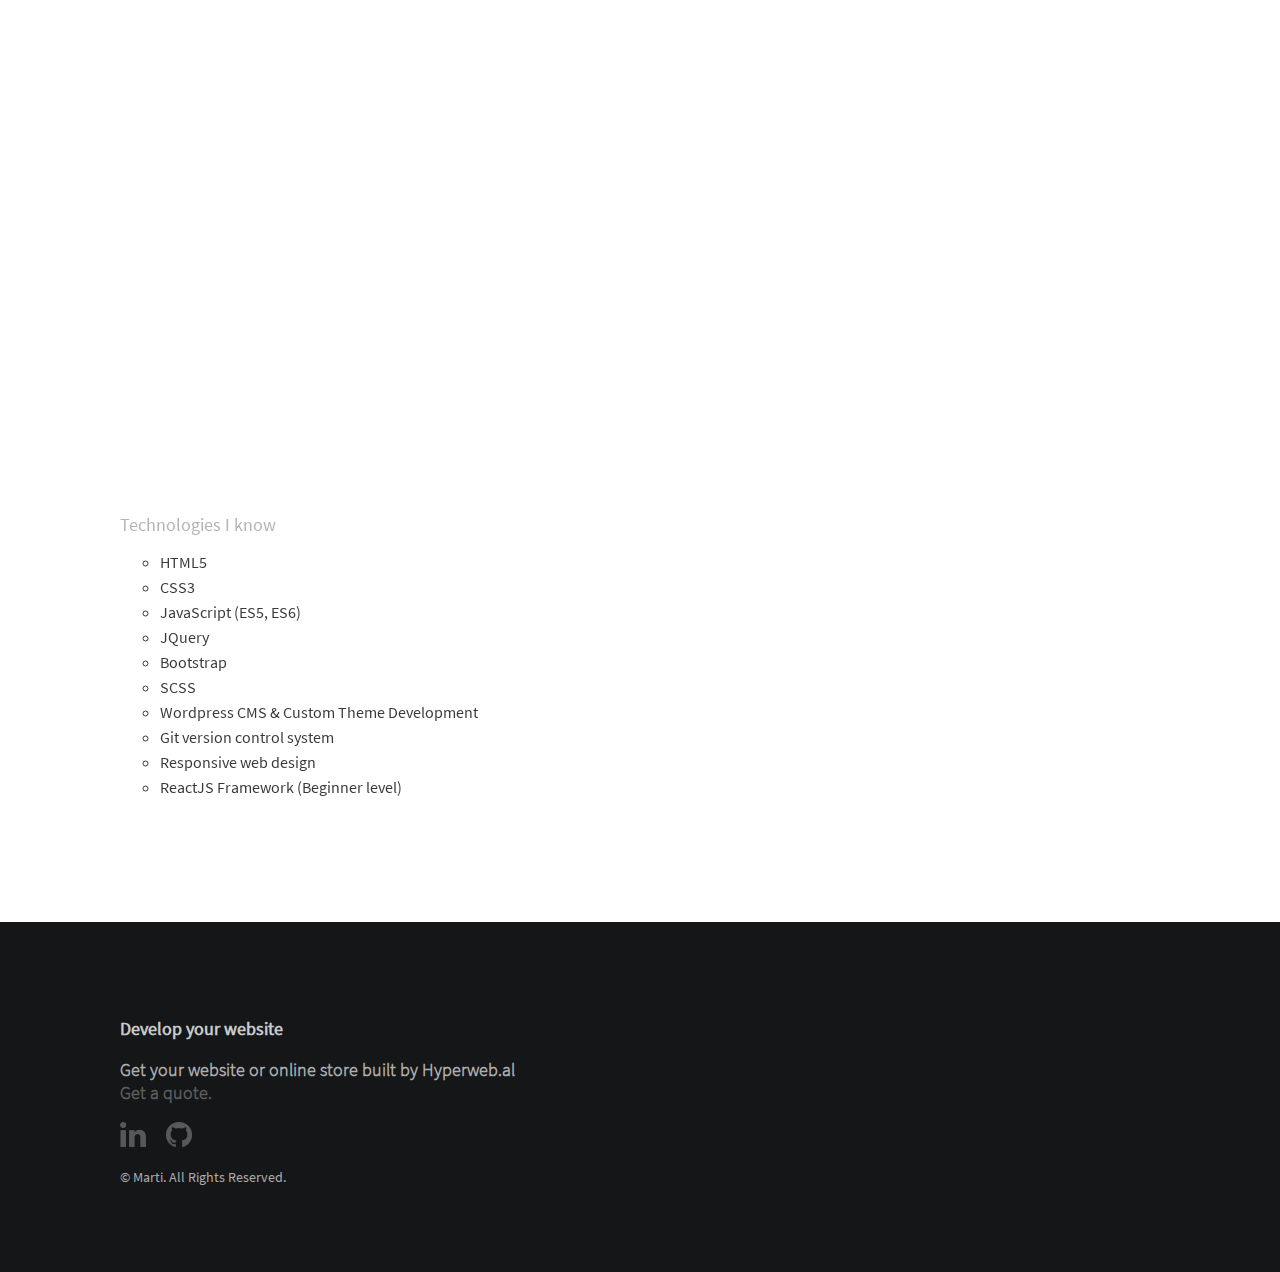
==== commit 4fd991c0: "Update index.html" ====
--- a/index.html
+++ b/index.html
@@ -306,11 +306,6 @@
             </p>
             <br />
           </div>
-
-          <div class="col">
-            <h2>Contact info</h2>
-            <p>mgbelegu@gmail.com</p>
-          </div>
         </div>
       </div>
     </footer>
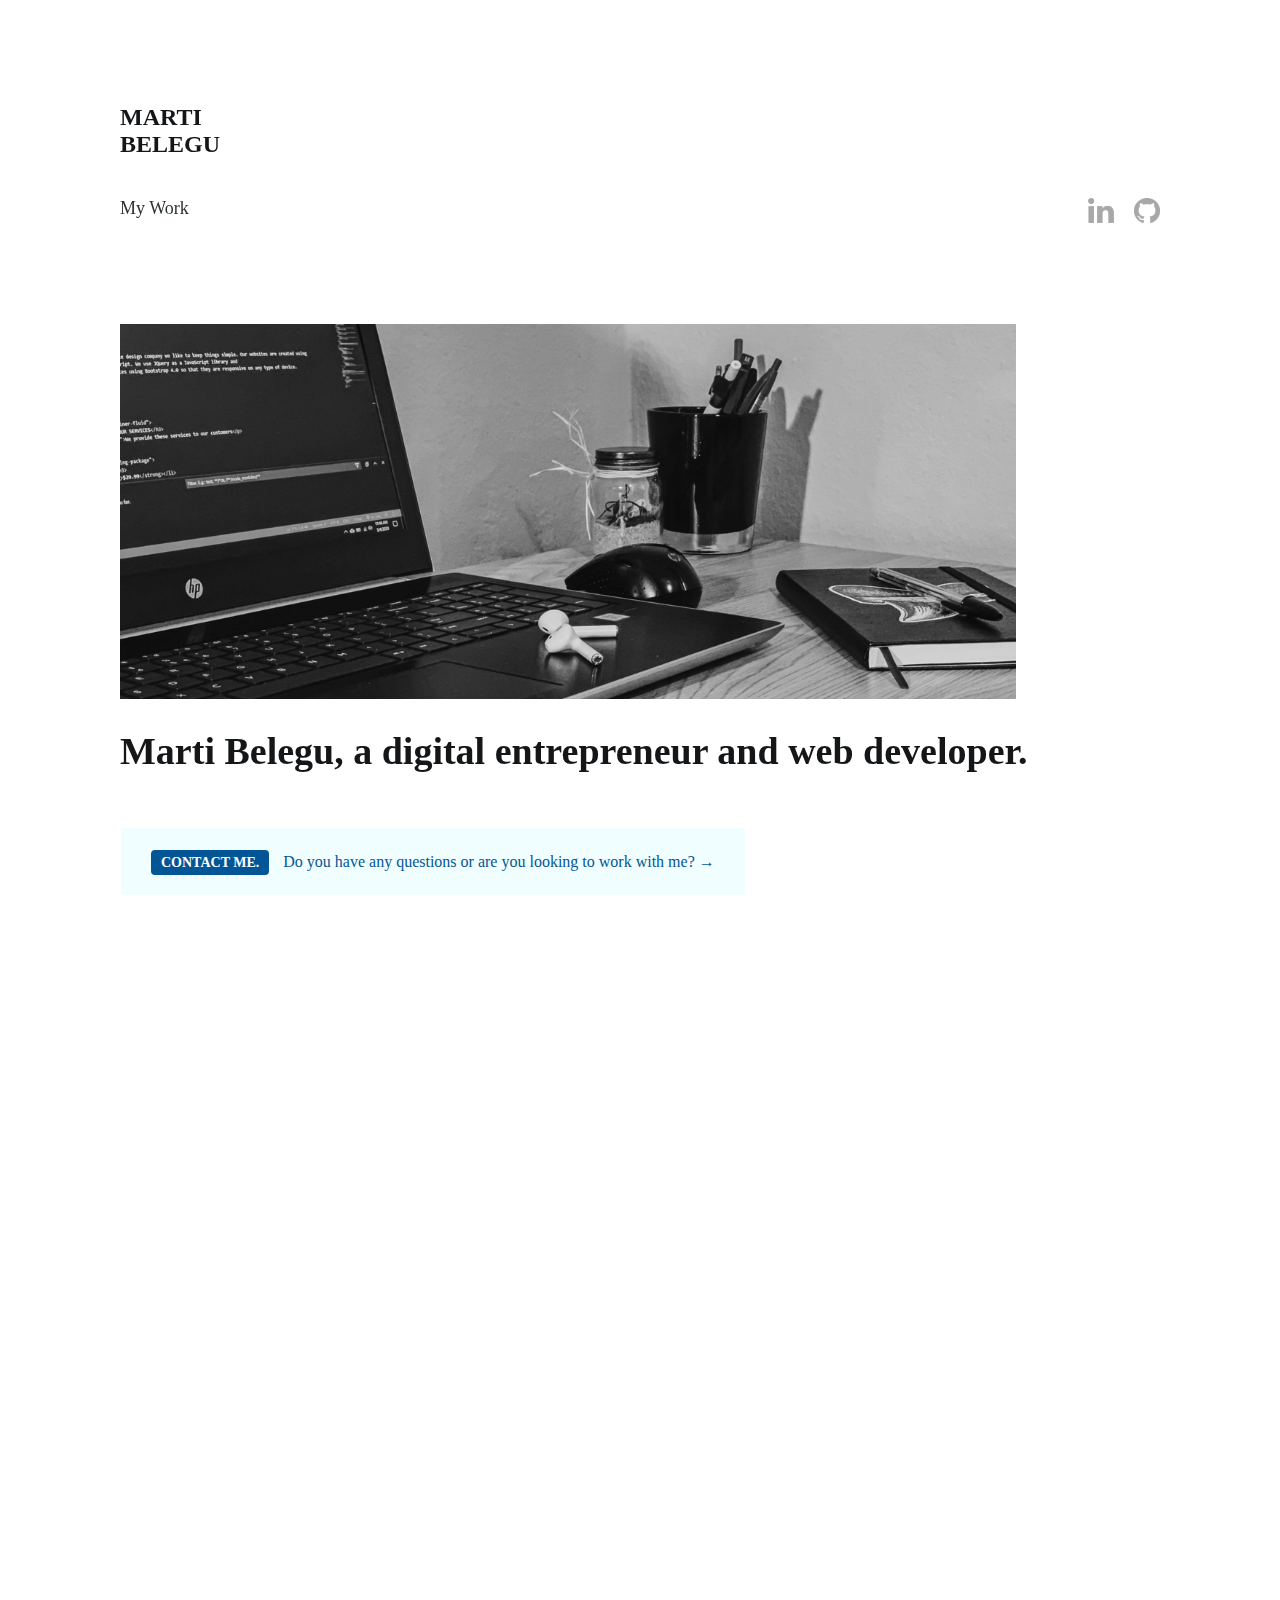
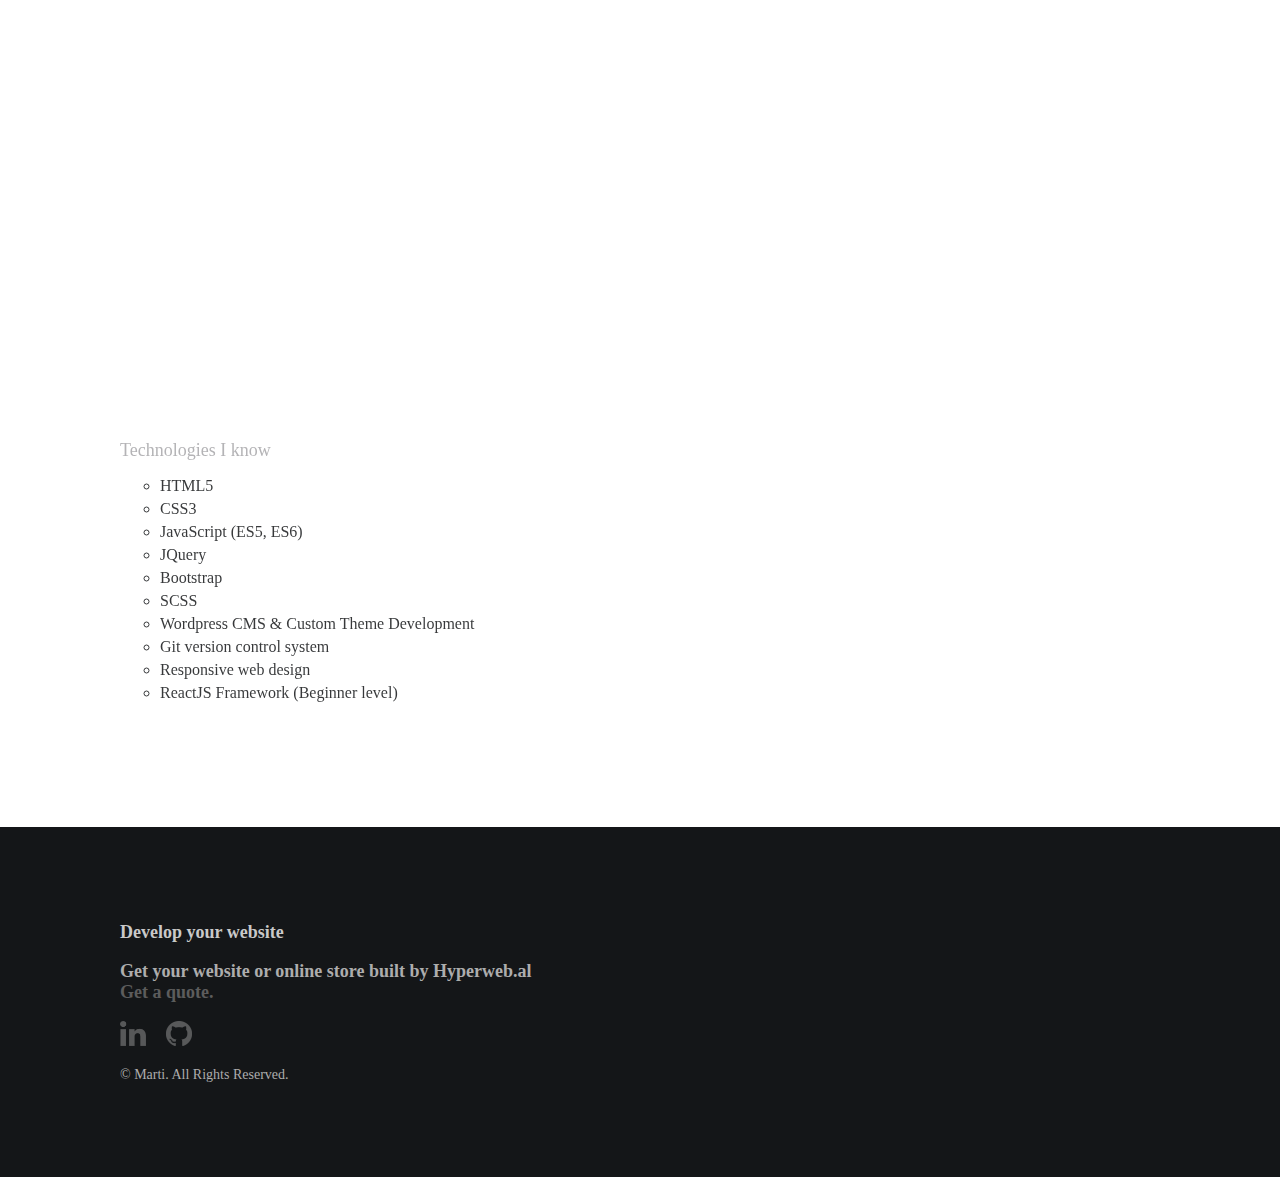
==== commit 6cb6ea60: "change folder structure" ====
--- a/index.html
+++ b/index.html
@@ -16,7 +16,7 @@
       content="rHaEvqDH6bgL2i6z9llQwjnbRnA3ZcBYnqSVK6X5TWc"
     />
     <title>Marti Belegu</title>
-    <link rel="stylesheet" href="main.css" />
+    <link rel="stylesheet" href="css/main.css" />
     <link href="https://unpkg.com/aos@2.3.1/dist/aos.css" rel="stylesheet" />
     <link rel="shortcut icon" href="images/favicon.png" type="image/png" />
   </head>
@@ -108,42 +108,61 @@
               elevate your business.
             </p>
           </div>
-          <div class="col">
-            <a href="http://karrotrec.al/" target="_blank"
-              >Karrotrec.al - Sherbim Karrotrec 24/7</a
-            >
-            <p>Road assistance company website built with Wordpress CMS.</p>
-          </div>
-        </div>
-        <div class="row">
-          <div class="col">
-            <a href="https://shyti.al/" target="_blank">Shyti Consulting</a>
-            <p>
-              Financial auditing firm founded in 2019 by a financial consultant
-              that exercises their activity in the fields of financial
-              consulting and accounting.
-            </p>
-          </div>
-          <div class="col">
-            <a href="https://ibs.al/" target="_blank"
-              >Information Business Systems</a
-            >
-            <p>
-              Information & Business Solutions (IBS) specializes in ICT projects
-              for government, private companies and organizations of any kind
-              and size.
-            </p>
-          </div>
-        </div>
-        <div class="row">
-          <div class="col">
-            <a href="https://belkuartet.al/" target="_blank">Belkuartet</a>
+
+          <div class="col">
+            <a href="https://belkuartet.al/" target="_blank"
+              >Belkuartet.al - String quartet for events</a
+            >
             <p>
               Belkuartet is a string quartet of four professional Albanian
               orchestra players that can be booked for personal and private
               events like weddings, parties, birthdays etc. They are located in
               the capital of Albania, Tiranë.
             </p>
+          </div>
+        </div>
+
+        <div class="row">
+          <div class="col">
+            <a href="http://ale.al/" target="_blank"
+              >Ale.al - ALE Advisers Albania</a
+            >
+            <p>
+              ALE Advisers is a multi-disciplinary consultancy company focusing
+              primarily, but not exclusively on large business, financial and
+              real estate services.
+            </p>
+          </div>
+
+          <div class="col">
+            <a href="https://shyti.al/" target="_blank"
+              >Shyti.al - Shyti Consulting</a
+            >
+            <p>
+              Financial auditing firm founded in 2019 by a financial consultant
+              that exercises their activity in the fields of financial
+              consulting and accounting.
+            </p>
+          </div>
+        </div>
+
+        <div class="row">
+          <div class="col">
+            <a href="https://ibs.al/" target="_blank"
+              >Ibs.al - Information Business Systems</a
+            >
+            <p>
+              Information & Business Solutions (IBS) specializes in ICT projects
+              for government, private companies and organizations of any kind
+              and size.
+            </p>
+          </div>
+
+          <div class="col">
+            <a href="http://karrotrec.al/" target="_blank"
+              >Karrotrec.al - Sherbim Karrotrec 24/7</a
+            >
+            <p>Road assistance company website built with Wordpress CMS.</p>
           </div>
         </div>
 
@@ -324,6 +343,6 @@
         once: true,
       });
     </script>
-    <script src="main.js"></script>
+    <script src="js/main.js"></script>
   </body>
 </html>
--- a/css/main.css
+++ b/css/main.css
@@ -0,0 +1,661 @@
+@font-face {
+  font-family: SP-Bold;
+  src: url("fonts/SourceSansPro-Bold.ttf");
+}
+
+@font-face {
+  font-family: SP-Reg;
+  src: url("fonts/SourceSansPro-Regular.ttf");
+}
+
+@font-face {
+  font-family: SP-Light;
+  src: url("fonts/SourceSansPro-Light.ttf");
+}
+
+@font-face {
+  font-family: SP-SemiBold;
+  src: url("fonts/SourceSansPro-SemiBold.ttf");
+}
+
+@font-face {
+  font-family: UniSans-Heavy;
+  src: url("fonts/UniSansHeavy.otf");
+}
+
+body {
+  margin: 0;
+  padding: 0;
+  font-family: SP-Reg;
+  color: #141618;
+  width: 100%;
+}
+
+a {
+  text-decoration: none;
+}
+
+.linkinP {
+  font-size: 16px !important;
+}
+
+/*NAVIGATION BAR*/
+
+header a h3 {
+  font-size: 24px;
+  color: #141618;
+  font-family: UniSans-Heavy;
+  display: inline-block;
+}
+
+header .header-link {
+  display: inline-block;
+  width: 70px;
+}
+
+header {
+  display: flex;
+  flex-direction: column;
+  padding: 80px 120px 0 120px;
+}
+
+nav {
+  display: flex;
+  flex-direction: row;
+  justify-content: space-between;
+}
+
+nav ul {
+  display: flex;
+  flex-wrap: nowrap;
+  flex-direction: row;
+  padding: 0;
+}
+
+nav ul li a {
+  text-decoration: none;
+  color: #2c3135;
+  transition: color 200ms;
+}
+
+nav ul li a:hover {
+  text-decoration: none;
+  color: #035696;
+  transition: color 200ms;
+}
+
+ul li {
+  list-style-type: none;
+  padding: 0px 10px;
+  font-size: 18px;
+}
+
+ul li:first-child {
+  padding-left: 0;
+}
+
+ul li:last-child {
+  padding-right: 0;
+}
+
+.social-link img {
+  height: 25px;
+  opacity: 0.5;
+  transition: opacity 200ms;
+}
+
+.social-link img:hover {
+  opacity: 1;
+  transition: opacity 200ms;
+}
+
+/*MAIN*/
+
+.main-photo {
+  padding: 80px 120px 0 120px;
+}
+
+.main-photo h1 {
+  font-size: 38px;
+  margin-bottom: 0;
+}
+
+.main-photo img {
+  width: 70vw;
+}
+
+.hire-me {
+  padding: 80px 120px 0 120px;
+}
+
+.hire-me mark {
+  background-color: #035696;
+  color: white;
+  padding: 5px 10px;
+  margin-right: 10px;
+  border-radius: 4px;
+  font-size: 14px;
+  font-weight: bolder;
+}
+
+.hire-me a {
+  background-color: rgb(241, 254, 255);
+  border: 1px solid white;
+  color: #035696;
+  padding: 25px 30px;
+  border-radius: 4px;
+  transition: border 200ms;
+}
+
+.hire-me a:hover {
+  border: 1px solid #035696;
+  box-shadow: 3px 3px 8px rgb(223, 223, 223);
+  transition: border 200ms;
+}
+
+/*MAIN - WORK*/
+
+.work {
+  padding: 80px 120px 0 120px;
+}
+
+.work h2 {
+  color: #6a696e;
+  opacity: 0.5;
+  font-weight: lighter;
+  font-size: 18px;
+}
+
+.work .row {
+  display: flex;
+  flex-direction: row;
+}
+
+.work .row a {
+  font-family: SP-Reg;
+  color: rgb(3, 86, 150);
+  font-size: 18px;
+  border-bottom: 1px solid rgba(3, 86, 150, 0.1);
+  opacity: 1 !important;
+  display: inline-block;
+}
+
+.work .row .col {
+  margin-right: 75px;
+  max-width: 500px;
+  transition: all 200ms ease-in-out;
+}
+
+.work .row .col p {
+  opacity: 0.85;
+}
+
+.work p {
+  opacity: 0.85;
+}
+
+/*MAIN - CAPABILITIES*/
+
+.capabilities {
+  padding: 10px 120px 0 120px;
+}
+
+.capabilities h2 {
+  color: #6a696e;
+  opacity: 0.5;
+  font-weight: lighter;
+  font-size: 18px;
+}
+
+.capabilities ul li {
+  list-style-type: circle;
+  padding: 0 0 5px 0;
+  opacity: 0.85;
+  font-size: 16px;
+}
+
+.capabilities {
+  margin-bottom: 120px;
+}
+
+/*FOOTER*/
+
+.footer-content {
+  background-color: #141618;
+  color: white;
+  height: 350px;
+  width: 100%;
+}
+
+.footer-content a {
+  color: rgb(92, 92, 92);
+}
+
+.footer-content .row {
+  display: flex;
+  flex-direction: row;
+  padding: 80px 120px 0 120px;
+}
+
+.footer-content .row .col {
+  width: 50%;
+}
+
+.footer-content h2 {
+  color: rgb(201, 201, 201);
+  font-size: 18px;
+}
+
+.footer-content h3 {
+  color: rgb(173, 173, 173);
+  font-family: SP-Light;
+  font-size: 18px;
+}
+
+.footer-content ul {
+  display: flex;
+  flex-direction: row;
+  padding: 0;
+}
+
+.footer-content p {
+  color: rgb(173, 173, 173);
+  font-size: 14px;
+}
+
+/*HIRE.HTML*/
+
+.main {
+  padding: 25px 120px 0 120px;
+}
+
+.main h1 {
+  font-size: 60px;
+  font-family: SP-Light;
+  color: #2c3135;
+}
+
+.about {
+  padding: 25px 120px 0 120px;
+  max-width: 1000px;
+}
+
+.about h2 {
+  color: #6a696e;
+  opacity: 0.5;
+  font-weight: lighter;
+  font-size: 18px;
+}
+
+.about p {
+  font-size: 20px;
+  color: #2c3135;
+}
+
+.whatICan h2 {
+  color: #6a696e;
+  opacity: 0.5;
+  font-weight: lighter;
+  font-size: 18px;
+}
+
+.whatICan {
+  padding: 25px 120px 0 120px;
+}
+
+.whatICan ul li {
+  list-style-type: disc;
+  padding: 0 0 5px 0;
+  font-size: 20px;
+  color: #2c3135;
+}
+
+.howto {
+  padding: 25px 120px 75px 120px;
+  max-width: 1000px;
+}
+
+.howto h2 {
+  color: #6a696e;
+  opacity: 0.5;
+  font-weight: lighter;
+  font-size: 18px;
+}
+
+.howto p {
+  font-size: 20px;
+  color: #2c3135;
+  background-color: rgb(241, 254, 255);
+  border: 1px solid white;
+  padding: 30px 25px;
+  border-radius: 4px;
+  transition: border 200ms;
+}
+
+.howto a {
+  color: #035696;
+  font-weight: bold;
+}
+
+/*Responsive Design*/
+
+/*Content spacing*/
+
+@media (max-width: 1410px) {
+  .work .row .col {
+    max-width: 400px !important;
+  }
+}
+
+@media (max-width: 1230px) {
+  .work .row .col {
+    max-width: 300px !important;
+  }
+}
+
+/*iPad Pro*/
+@media (max-width: 1024px) {
+  header {
+    padding: 80px 60px 0 60px;
+  }
+
+  /*Hire me page*/
+  .main {
+    padding: 25px 60px 0 60px;
+  }
+
+  .about {
+    max-width: 600px;
+    padding: 25px 60px 0 60px;
+  }
+
+  .whatICan {
+    max-width: 600px;
+    padding: 25px 60px 0 60px;
+  }
+
+  .howto {
+    max-width: 600px;
+    padding: 25px 60px 0 60px;
+  }
+
+  .main p {
+    font-size: 16px;
+  }
+
+  .about p {
+    font-size: 16px;
+  }
+
+  .whatICan ul li {
+    font-size: 16px;
+  }
+
+  .howto p {
+    font-size: 16px;
+  }
+
+  .main-photo h1 {
+    font-size: 28px;
+  }
+
+  .main-photo {
+    padding: 80px 60px 0 60px;
+  }
+
+  .hire-me {
+    padding: 80px 60px 0 60px;
+  }
+
+  .work {
+    padding: 80px 60px 0 60px;
+  }
+
+  .capabilities {
+    padding: 80px 60px 0 60px;
+  }
+
+  .footer-content .row {
+    padding: 80px 60px 0 60px;
+  }
+}
+
+/*iPad*/
+@media (max-width: 800px) {
+  .main-photo h1 {
+    font-size: 28px;
+  }
+
+  .main-photo {
+    padding: 80px 60px 0 60px;
+  }
+
+  .hire-me {
+    padding: 80px 60px 0 60px;
+  }
+  .hire-me a {
+    display: inline-block;
+    font-size: 16px;
+    line-height: 28px;
+    padding: 15px 20px;
+  }
+
+  .work {
+    padding: 80px 60px 0 60px;
+  }
+
+  .work .row .col {
+    margin-right: 0px;
+    max-width: 250px;
+  }
+
+  .work .row .col:nth-child(2) {
+    margin-left: 100px;
+  }
+
+  .capabilities {
+    padding: 80px 60px 0 60px;
+  }
+
+  .footer-content .row {
+    padding: 80px 60px 0 60px;
+  }
+}
+
+/*Phones*/
+
+/*Plus sized*/
+@media (max-width: 415px) {
+  header {
+    padding: 40px 30px 0 30px;
+  }
+
+  .main-photo h1 {
+    font-size: 26px;
+  }
+
+  .main-photo {
+    padding: 40px 30px 0 30px;
+  }
+
+  /*Hire me page*/
+
+  .main {
+    padding: 25px 30px 0 30px;
+  }
+
+  .about {
+    max-width: 345px;
+    padding: 25px 30px 0 30px;
+  }
+
+  .whatICan {
+    max-width: 345px;
+    padding: 25px 30px 0 30px;
+  }
+
+  .howto {
+    max-width: 345px;
+    padding: 25px 30px 0 30px;
+  }
+
+  .main p {
+    font-size: 16px;
+  }
+
+  .about p {
+    font-size: 16px;
+  }
+
+  .whatICan ul li {
+    font-size: 16px;
+  }
+
+  .howto p {
+    font-size: 16px;
+  }
+
+  .hire-me {
+    padding: 40px 30px 0 30px;
+  }
+  .hire-me a {
+    display: inline-block;
+    font-size: 16px;
+    line-height: 28px;
+    padding: 15px 20px;
+  }
+
+  .work {
+    padding: 40px 30px 0 30px;
+  }
+
+  .work .row {
+    flex-direction: column;
+  }
+
+  .work .row .col {
+    margin-right: 0px;
+  }
+
+  .work .row .col:nth-child(2) {
+    margin-left: 0px;
+  }
+
+  .capabilities {
+    padding: 40px 30px 0 30px;
+  }
+
+  .footer-content {
+    height: 450px;
+  }
+
+  .footer-content .row {
+    display: flex;
+    flex-direction: column;
+    padding: 40px 30px 0 30px;
+  }
+
+  .footer-content .row .col {
+    width: 100%;
+  }
+}
+
+/*Small sized*/
+@media (max-width: 375px) {
+  header {
+    padding: 40px 30px 0 30px;
+  }
+
+  .social-link img {
+    height: 20px;
+  }
+
+  .main-photo h1 {
+    font-size: 26px;
+  }
+
+  .main-photo {
+    padding: 40px 30px 0 30px;
+  }
+
+  /*Hire me page*/
+
+  .main {
+    padding: 25px 30px 0 30px;
+  }
+
+  .about {
+    max-width: 315px;
+    padding: 25px 30px 0 30px;
+  }
+
+  .whatICan {
+    max-width: 315px;
+    padding: 25px 30px 0 30px;
+  }
+
+  .howto {
+    max-width: 315px;
+    padding: 25px 30px 0 30px;
+  }
+
+  .main p {
+    font-size: 16px;
+  }
+
+  .about p {
+    font-size: 16px;
+  }
+
+  .whatICan ul li {
+    font-size: 16px;
+  }
+
+  .howto p {
+    font-size: 16px;
+  }
+
+  .hire-me {
+    padding: 40px 30px 0 30px;
+  }
+  .hire-me a {
+    display: inline-block;
+    font-size: 16px;
+    line-height: 28px;
+    padding: 15px 20px;
+  }
+
+  .work {
+    padding: 40px 30px 0 30px;
+  }
+
+  .work .row {
+    flex-direction: column;
+  }
+
+  .work .row .col {
+    margin-right: 0px;
+  }
+
+  .work .row .col:nth-child(2) {
+    margin-left: 0px;
+  }
+
+  .capabilities {
+    padding: 40px 30px 0 30px;
+  }
+
+  .footer-content {
+    height: 450px;
+  }
+
+  .footer-content .row {
+    display: flex;
+    flex-direction: column-reverse;
+    padding: 40px 30px 0 30px;
+  }
+
+  .footer-content .row .col {
+    width: 100%;
+  }
+}
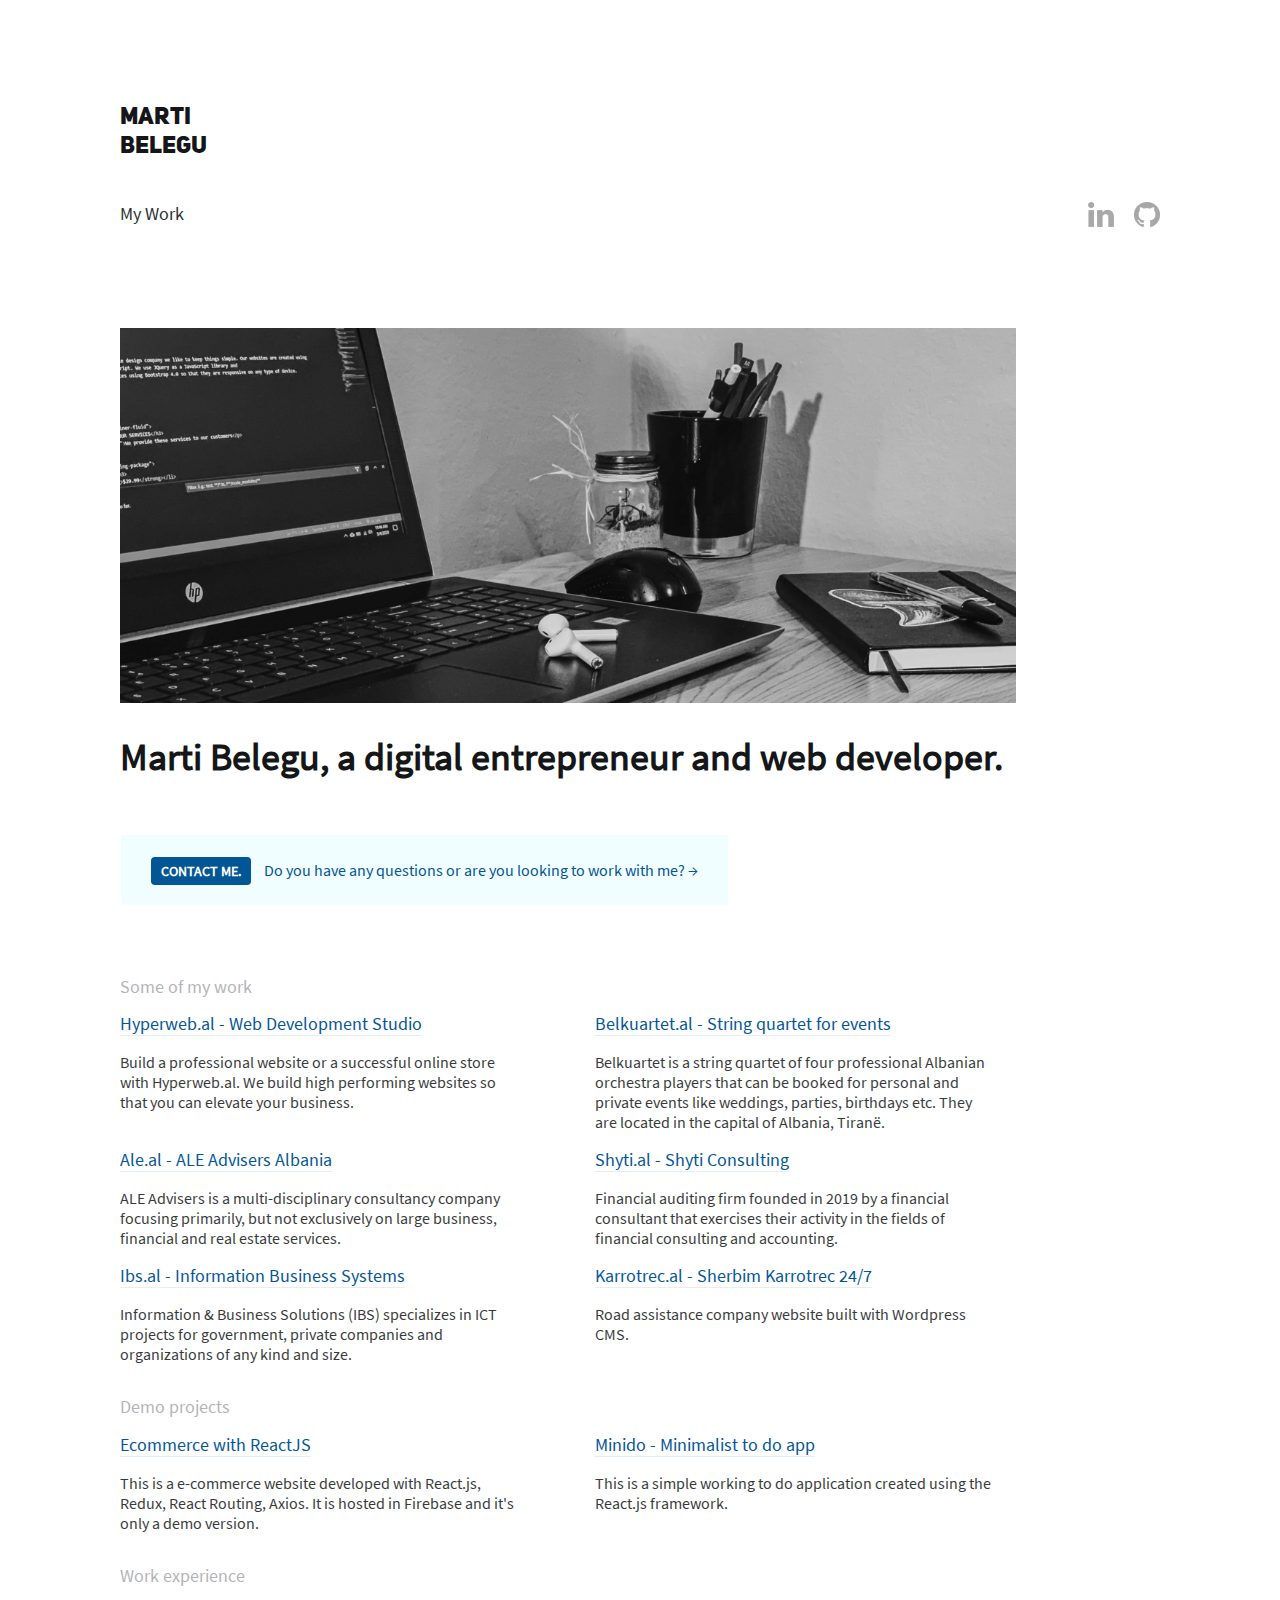
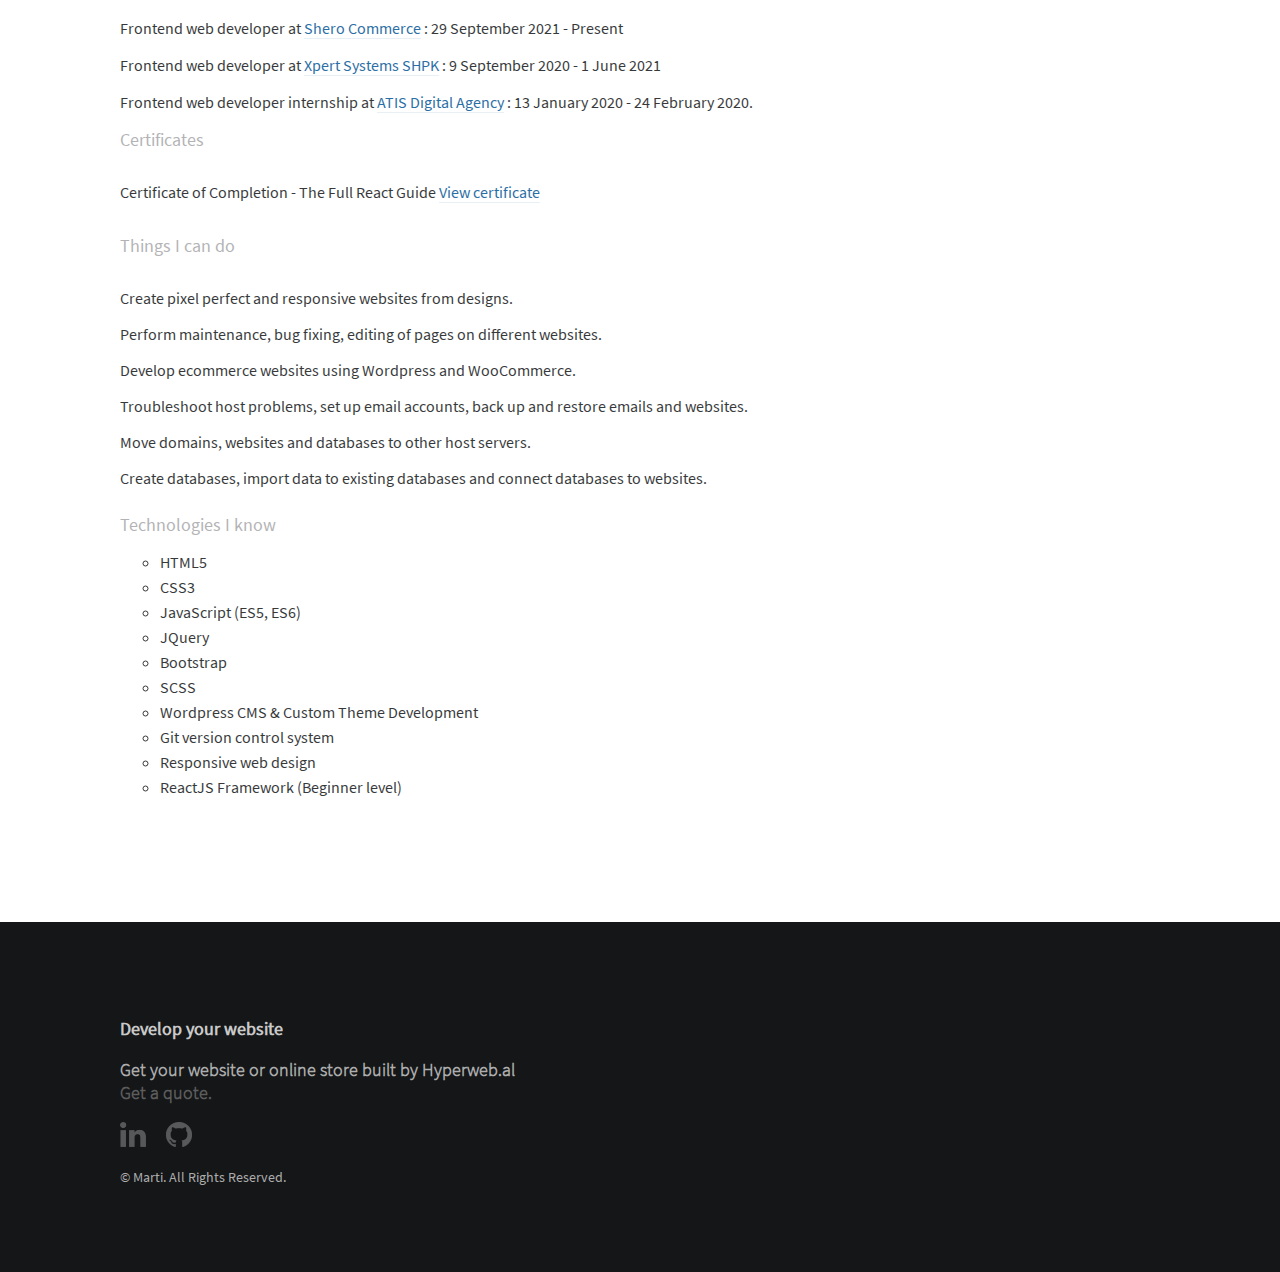
==== commit 8d7560fd: "performance improvements" ====
--- a/index.html
+++ b/index.html
@@ -5,11 +5,15 @@
     <meta name="viewport" content="width=device-width, initial-scale=1.0" />
     <meta
       name="description"
-      content="Marti Belegu - I am the CEO and co-founder of Hyperweb.al"
+      content="Hi, I am Marti Belegu. I'm a front-end web developer 
+      with over 2 years of experience working in fast-moving and innovative 
+      web development companies. I have knowledge in HTML, CSS, JavaScript, ReactJS, NodeJS, PHP, and MySQL."
     />
     <meta
       name="keywords"
-      content="marti belegu, marti, Marti, Marti Belegu, web developer, web builder, website developer, website, cheap website, cheap web developer, cheap website developer, marti belegu, Marti, Marti Belegu, marti, belegu, free website, cheap website, fast cheap website, simple cheap website, webdesign, webdeveloper, html, css, javascript, pcsetup, freelancer, codingforweb, freelancer front-end developer, front end developer, front-end developer"
+      content="marti belegu, marti, Marti, Marti Belegu, web developer, 
+      web builder, frontend web developer, responsive website, simple website, 
+      web design, html, css, javascript, freelancer, reactjs developer, nodejs developer"
     />
     <meta
       name="google-site-verification"
@@ -24,27 +28,14 @@
     <header>
       <a
         class="header-link"
-        href="index.html"
-        data-aos="fade-down"
-        data-aos-duration="900"
-        data-aos-easing="ease-in-out"
-        ><h3>MARTI BELEGU</h3></a
-      >
+        href="index.html"><h3>MARTI BELEGU</h3></a>
       <nav>
-        <ul
-          data-aos="fade-down"
-          data-aos-duration="700"
-          data-aos-easing="ease-in-out"
-        >
+        <ul>
           <li><a href="#work_section">My Work</a></li>
           <!--<li><a href="hire.html">Hire Me</a></li>-->
         </ul>
 
-        <ul
-          data-aos="fade-down"
-          data-aos-duration="700"
-          data-aos-easing="ease-in-out"
-        >
+        <ul>
           <li class="social-link">
             <a href="https://www.linkedin.com/in/martibelegu/" target="_blank"
               ><img src="images/linkedin.png" alt="social media icon"
@@ -63,26 +54,14 @@
       <div class="main-photo">
         <img
           src="images/setup1.jpg"
-          alt="Photo of me working."
-          data-aos="fade-up"
-          data-aos-duration="500"
-          data-aos-easing="ease-in-out"
-        />
-        <h1
-          data-aos="fade-up"
-          data-aos-duration="600"
-          data-aos-easing="ease-in-out"
-        >
+          alt="Photo of my work setup."/>
+        <h1>
           Marti Belegu, a digital entrepreneur and web developer.
         </h1>
       </div>
 
       <div
-        class="hire-me"
-        data-aos="fade-up"
-        data-aos-duration="700"
-        data-aos-easing="ease-in-out"
-      >
+        class="hire-me">
         <a href="mailto:marti@hyperweb.al" target="_blank"
           ><mark>CONTACT ME.</mark> Do you have any questions or are you looking
           to work with me? →</a
@@ -91,11 +70,7 @@
 
       <div
         class="work"
-        id="work_section"
-        data-aos="fade-up"
-        data-aos-duration="700"
-        data-aos-easing="ease-in-out"
-      >
+        id="work_section">
         <h2>Some of my work</h2>
         <div class="row">
           <div class="col">
@@ -273,12 +248,7 @@
       </div>
 
       <div
-        class="capabilities"
-        data-aos="fade-up"
-        data-aos-duration="700"
-        data-aos-easing="ease-in-out"
-        data-aos-anchor="work_section"
-      >
+        class="capabilities">
         <h2>Technologies I know</h2>
         <ul>
           <li>HTML5</li>
@@ -333,16 +303,6 @@
       integrity="sha256-WpOohJOqMqqyKL9FccASB9O0KwACQJpFTUBLTYOVvVU="
       crossorigin="anonymous"
     ></script>
-    <script src="https://unpkg.com/aos@2.3.1/dist/aos.js"></script>
-    <script>
-      AOS.init({
-        disable: function () {
-          var maxWidth = 100;
-          return window.innerWidth < maxWidth;
-        },
-        once: true,
-      });
-    </script>
-    <script src="js/main.js"></script>
+    <script defer src="js/main.js"></script>
   </body>
 </html>
--- a/css/main.css
+++ b/css/main.css
@@ -1,26 +1,26 @@
 @font-face {
   font-family: SP-Bold;
-  src: url("fonts/SourceSansPro-Bold.ttf");
+  src: url("../fonts/SourceSansPro-Bold.ttf");
 }
 
 @font-face {
   font-family: SP-Reg;
-  src: url("fonts/SourceSansPro-Regular.ttf");
+  src: url("../fonts/SourceSansPro-Regular.ttf");
 }
 
 @font-face {
   font-family: SP-Light;
-  src: url("fonts/SourceSansPro-Light.ttf");
+  src: url("../fonts/SourceSansPro-Light.ttf");
 }
 
 @font-face {
   font-family: SP-SemiBold;
-  src: url("fonts/SourceSansPro-SemiBold.ttf");
+  src: url("../fonts/SourceSansPro-SemiBold.ttf");
 }
 
 @font-face {
   font-family: UniSans-Heavy;
-  src: url("fonts/UniSansHeavy.otf");
+  src: url("../fonts/UniSansHeavy.otf");
 }
 
 body {
